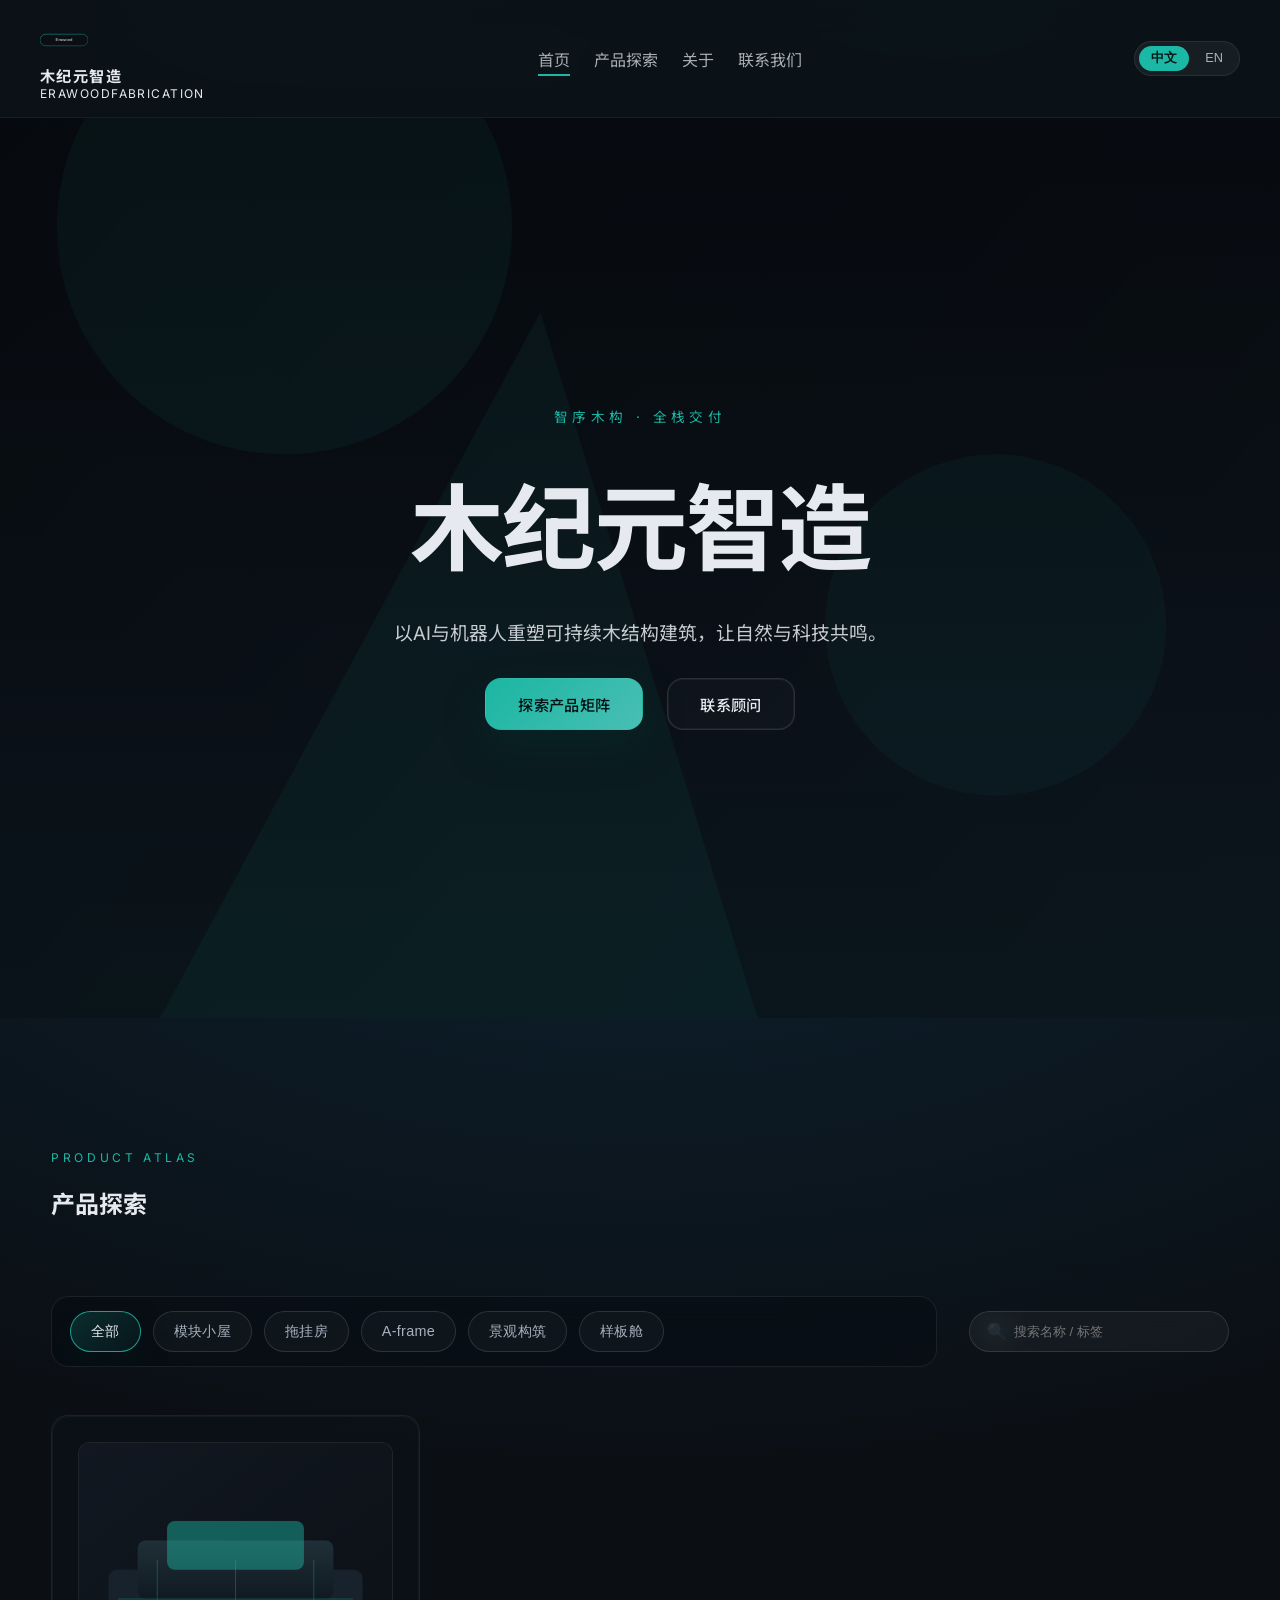
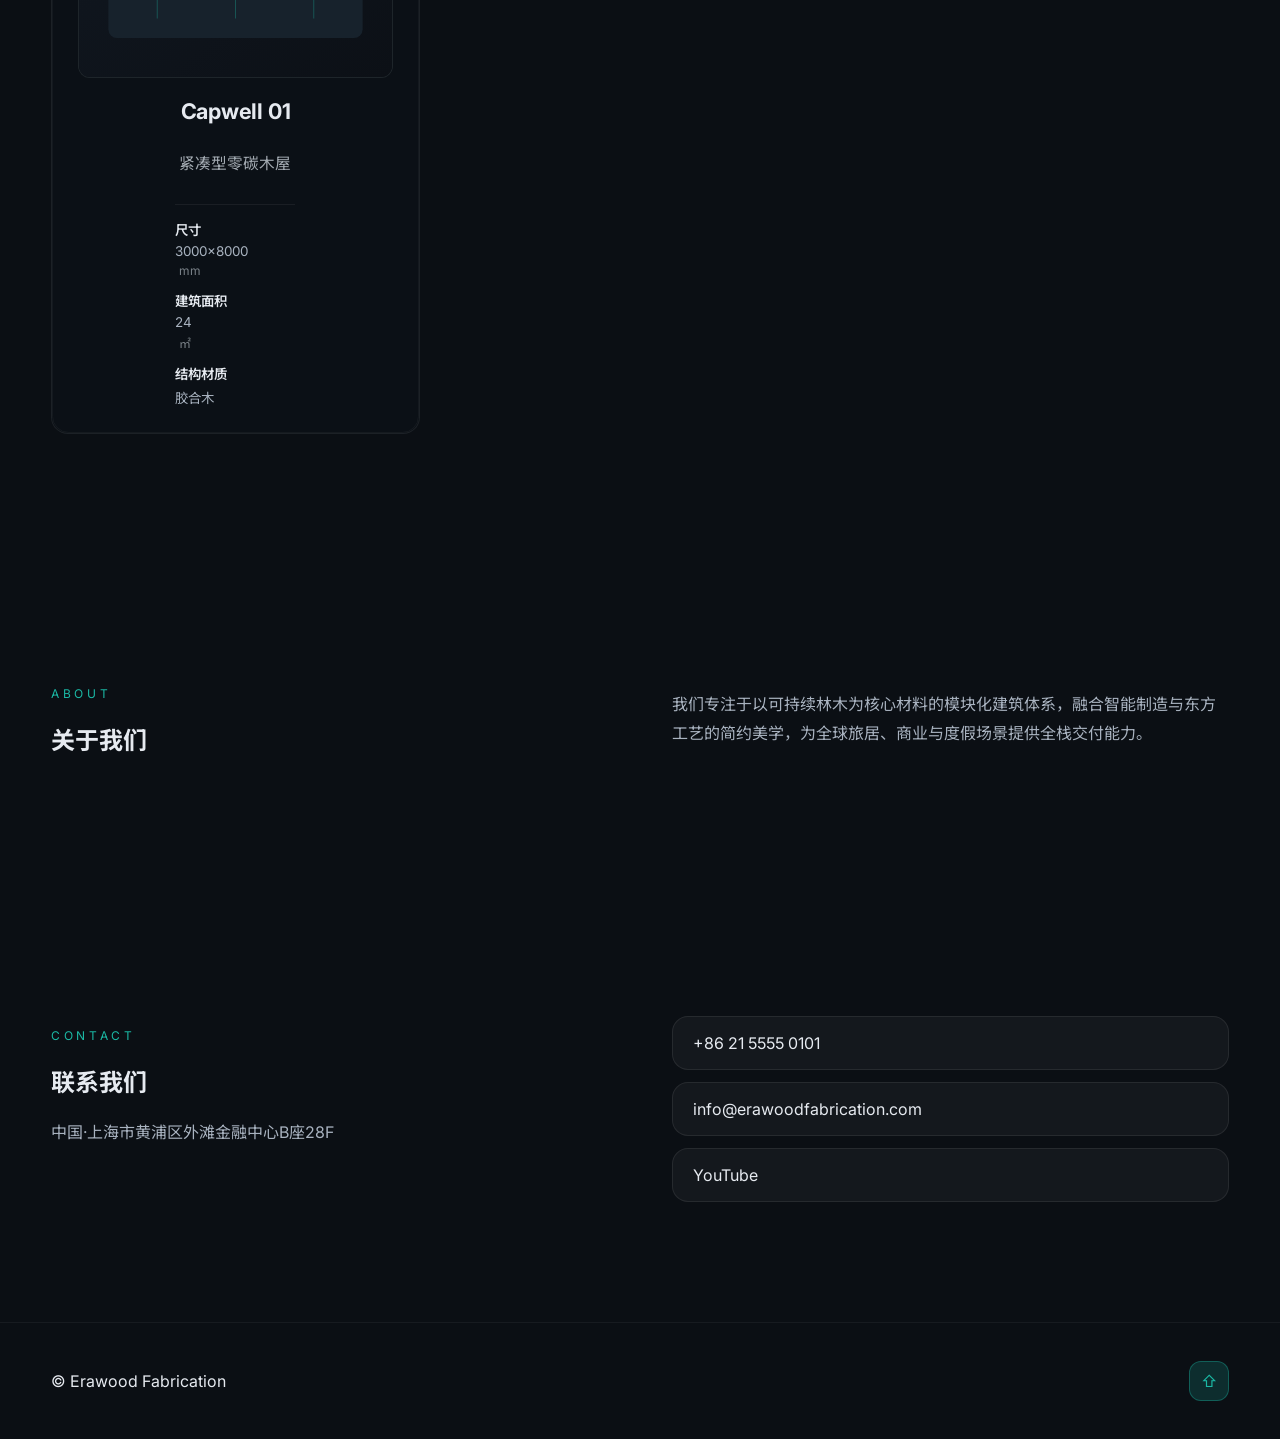
==== index.html @ 98b03593 "Replace image assets with SVG placeholders" ====
<!DOCTYPE html>
<html lang="zh-CN">
  <head>
    <meta charset="utf-8" />
    <meta name="viewport" content="width=device-width, initial-scale=1" />
    <title>木纪元智造 · Erawood Fabrication</title>
    <meta name="description" content="木纪元智造以智能木结构打造国际化高端建筑体验，提供模块化小屋、景观构筑及可持续旅居解决方案。" />
    <meta property="og:title" content="木纪元智造" />
    <meta property="og:description" content="Erawood Fabrication · 智能木结构与全球交付能力。" />
    <meta property="og:type" content="website" />
    <meta property="og:url" content="./index.html" />
    <meta property="og:image" content="./assets/hero/hero.svg" />
    <link rel="icon" type="image/svg+xml" href="assets/logo.svg" />
    <link rel="preconnect" href="https://fonts.googleapis.com" />
    <link rel="preconnect" href="https://fonts.gstatic.com" crossorigin />
    <link href="https://fonts.googleapis.com/css2?family=Inter:wght@300;400;500;600;700&family=Noto+Sans+SC:wght@300;400;500;700&display=swap" rel="stylesheet" />
    <link rel="stylesheet" href="css/styles.css" />
  </head>
  <body>
    <div id="app" data-theme-bg="#0B0F14">
      <header class="site-header" id="top">
        <div class="site-brand">
          <a href="#home" class="brand-link" aria-label="Erawood Fabrication">
            <img class="brand-logo" src="assets/logo.svg" alt="Erawood Fabrication" />
            <span class="brand-text">
              <strong class="brand-zh">木纪元智造</strong>
              <span class="brand-en">ErawoodFabrication</span>
            </span>
          </a>
        </div>
        <button class="nav-toggle" aria-expanded="false" aria-controls="primary-nav">
          <span class="sr-only">Toggle navigation</span>
          <span></span><span></span>
        </button>
        <nav id="primary-nav" class="primary-nav" aria-label="Primary">
          <ul>
            <li><a href="#home" data-i18n="nav.home">首页</a></li>
            <li><a href="#products" data-i18n="nav.products">产品探索</a></li>
            <li><a href="#about" data-i18n="nav.about">关于</a></li>
            <li><a href="#contact" data-i18n="nav.contact">联系我们</a></li>
          </ul>
        </nav>
        <div class="header-actions">
          <button class="lang-toggle" id="langToggle" aria-label="Switch language">
            <span data-lang="zh" class="active">中文</span>
            <span data-lang="en">EN</span>
          </button>
        </div>
      </header>
      <main>
        <section id="home" class="section hero" aria-labelledby="heroTitle">
          <div class="hero-media">
            <picture>
              <source media="(max-width: 767px)" srcset="assets/hero/hero-m.svg" type="image/svg+xml" />
              <img id="heroImage" src="assets/hero/hero.svg" alt="Erawood Fabrication" loading="lazy" />
            </picture>
            <div class="hero-overlay" aria-hidden="true"></div>
          </div>
          <div class="hero-content">
            <p class="hero-tag" data-i18n="hero.tag">智序木构 · 全栈交付</p>
            <h1 id="heroTitle" data-i18n="hero.title">木纪元智造</h1>
            <p class="hero-sub" data-i18n="hero.subtitle">以AI与机器人重塑可持续木结构建筑，让自然与科技共鸣。</p>
            <div class="hero-cta">
              <a class="button accent" href="#products" data-i18n="hero.cta">探索产品矩阵</a>
              <a class="button ghost" href="#contact" data-i18n="hero.secondary">联系顾问</a>
            </div>
          </div>
        </section>
        <section id="products" class="section products" aria-labelledby="productsTitle">
          <div class="container section-header">
            <div>
              <p class="eyebrow" data-i18n="products.eyebrow">Product Atlas</p>
              <h2 id="productsTitle" data-i18n="products.title">产品探索</h2>
            </div>
          </div>
          <div class="container products-toolbar" role="toolbar" aria-label="产品筛选">
            <div class="chip-bar" id="categoryChips" role="list"></div>
            <div class="search-box">
              <label class="sr-only" for="productSearch">Search products</label>
              <input type="search" id="productSearch" placeholder="搜索名称 / 标签" data-i18n-placeholder-zh="搜索名称 / 标签" data-i18n-placeholder-en="Search name / tag" />
            </div>
          </div>
          <div class="container">
            <div class="products-grid" id="productsGrid" aria-live="polite"></div>
          </div>
        </section>
        <section id="about" class="section about" aria-labelledby="aboutTitle">
          <div class="container">
            <div class="grid two">
              <div>
                <p class="eyebrow" data-i18n="about.eyebrow">About</p>
                <h2 id="aboutTitle" data-i18n="about.title">关于我们</h2>
              </div>
              <div>
                <p id="aboutContent" class="copy"></p>
              </div>
            </div>
          </div>
        </section>
        <section id="contact" class="section contact" aria-labelledby="contactTitle">
          <div class="container grid two">
            <div>
              <p class="eyebrow" data-i18n="contact.eyebrow">Contact</p>
              <h2 id="contactTitle" data-i18n="contact.title">联系我们</h2>
              <p class="copy" id="contactAddress"></p>
            </div>
            <div class="contact-list">
              <a id="contactPhone" href="tel:+861234567890" class="contact-item"></a>
              <a id="contactEmail" href="mailto:info@example.com" class="contact-item"></a>
              <a id="contactYoutube" href="#" class="contact-item" target="_blank" rel="noopener"></a>
            </div>
          </div>
        </section>
      </main>
      <footer class="site-footer">
        <div class="container">
          <p id="footerText">© Erawood Fabrication</p>
          <a class="top-button" href="#top" id="backToTop" aria-label="Back to top">⇧</a>
        </div>
      </footer>
    </div>

    <div id="loginModal" class="login-modal" role="dialog" aria-modal="true" aria-hidden="true">
      <div class="login-panel">
        <form id="loginForm">
          <label class="sr-only" for="adminPassword">Password</label>
          <input type="password" id="adminPassword" autocomplete="current-password" />
        </form>
      </div>
    </div>

    <div id="lightbox" class="lightbox" aria-hidden="true" role="dialog" aria-modal="true">
      <button class="lightbox-close" aria-label="Close">×</button>
      <div class="lightbox-track">
        <button class="lightbox-prev" aria-label="Previous">‹</button>
        <div class="lightbox-frame">
          <img src="" alt="" />
        </div>
        <button class="lightbox-next" aria-label="Next">›</button>
      </div>
    </div>

    <script type="module" src="js/store.js"></script>
    <script type="module" src="js/router.js"></script>
    <script type="module" src="js/gallery.js"></script>
    <script type="module">
      import { Store } from './js/store.js';
      import { initRouter } from './js/router.js';
      import { initGallery } from './js/gallery.js';

      const appEl = document.getElementById('app');
      const heroImage = document.getElementById('heroImage');
      const heroSource = document.querySelector('.hero-media source');
      const defaultHeroDesktop = heroImage.getAttribute('src');
      const defaultHeroMobile = heroSource?.getAttribute('srcset') || defaultHeroDesktop;
      const heroOverlay = document.querySelector('.hero-overlay');
      const brandZhEl = document.querySelector('.brand-zh');
      const brandEnEl = document.querySelector('.brand-en');
      const aboutContent = document.getElementById('aboutContent');
      const contactAddress = document.getElementById('contactAddress');
      const contactPhone = document.getElementById('contactPhone');
      const contactEmail = document.getElementById('contactEmail');
      const contactYoutube = document.getElementById('contactYoutube');
      const footerText = document.getElementById('footerText');
      const langToggle = document.getElementById('langToggle');
      const searchInput = document.getElementById('productSearch');
      const productsToolbar = document.querySelector('.products-toolbar');
      const navLinks = document.querySelectorAll('.primary-nav a');
      const heroMediaQuery = window.matchMedia('(max-width: 767px)');

      const langStrings = {
        zh: {
          hero: {
            tag: '智序木构 · 全栈交付',
            title: '木纪元智造',
            subtitle: '以AI与机器人重塑可持续木结构建筑，让自然与科技共鸣。',
            cta: '探索产品矩阵',
            secondary: '联系顾问'
          },
          nav: { home: '首页', products: '产品探索', about: '关于', contact: '联系我们' },
          products: { eyebrow: 'Product Atlas', title: '产品探索' },
          filters: { label: '产品筛选', all: '全部' },
          about: { eyebrow: 'About', title: '关于我们' },
          contact: { eyebrow: 'Contact', title: '联系我们' }
        },
        en: {
          hero: {
            tag: 'Orchestrated Timber · Full-stack Delivery',
            title: 'Erawood Fabrication',
            subtitle: 'AI-directed timber engineering for regenerative destinations across the globe.',
            cta: 'Discover Collection',
            secondary: 'Talk to us'
          },
          nav: { home: 'Home', products: 'Products', about: 'About', contact: 'Contact' },
          products: { eyebrow: 'Product Atlas', title: 'Product Exploration' },
          filters: { label: 'Product filters', all: 'All' },
          about: { eyebrow: 'About', title: 'About Us' },
          contact: { eyebrow: 'Contact', title: 'Contact Us' }
        }
      };

      function guessMime(path = '') {
        const ext = path.split('.').pop().toLowerCase();
        const mapping = {
          svg: 'image/svg+xml',
          png: 'image/png',
          jpg: 'image/jpeg',
          jpeg: 'image/jpeg',
          webp: 'image/webp',
          avif: 'image/avif'
        };
        return mapping[ext] || '';
      }

      function applyLanguageStrings(lang) {
        const strings = langStrings[lang];
        document.documentElement.lang = lang === 'zh' ? 'zh-CN' : 'en';
        document.querySelectorAll('[data-i18n]').forEach((node) => {
          const path = node.getAttribute('data-i18n').split('.');
          let value = strings;
          for (const key of path) {
            if (value && key in value) {
              value = value[key];
            }
          }
          if (typeof value === 'string') {
            node.textContent = value;
          }
        });
        document.querySelectorAll('[data-i18n-placeholder-zh]').forEach((input) => {
          input.placeholder = lang === 'zh' ? input.dataset.i18nPlaceholderZh : input.dataset.i18nPlaceholderEn;
        });
        if (productsToolbar) {
          productsToolbar.setAttribute('aria-label', strings.filters.label);
        }
        langToggle.querySelectorAll('span').forEach((span) => {
          span.classList.toggle('active', span.dataset.lang === lang);
        });
      }

      langToggle.addEventListener('click', () => {
        const next = Store.getLanguage() === 'zh' ? 'en' : 'zh';
        Store.setLanguage(next);
      });

      searchInput.addEventListener('input', (event) => {
        Store.setSearch(event.target.value.trim());
      });

      Store.on('languagechange', ({ detail }) => {
        applyLanguageStrings(detail);
        const { site } = Store.getState();
        if (site?.hero) {
          const alt = detail === 'zh' ? site.hero.alt?.zh : site.hero.alt?.en;
          heroImage.alt = alt || heroImage.alt;
        }
        initRouter.updateLabels(detail);
        initGallery.renderProducts();
      });

      Store.on('filterchange', ({ detail }) => {
        if (searchInput !== document.activeElement) {
          searchInput.value = detail.search || '';
        }
      });

      Store.on('datachange', () => {
        const { site } = Store.getState();
        if (!site) return;
        brandZhEl.textContent = site.brandZh;
        brandEnEl.textContent = site.brandEn;
        const heroMedia = site.hero || {};
        const heroDesktop = heroMedia.image || defaultHeroDesktop;
        const heroMobile = heroMedia.mobileImage || defaultHeroMobile;
        if (heroSource) {
          heroSource.srcset = heroMobile || '';
          const type = guessMime(heroMobile);
          if (type) {
            heroSource.type = type;
          } else {
            heroSource.removeAttribute('type');
          }
        }
        heroImage.src = heroMediaQuery.matches ? heroMobile : heroDesktop;
        const altText = Store.getLanguage() === 'zh' ? heroMedia.alt?.zh : heroMedia.alt?.en;
        heroImage.alt = altText || 'Erawood Fabrication hero';
        heroOverlay.style.setProperty('--hero-overlay', heroMedia.overlay ?? 0.35);
        appEl.style.setProperty('--accent', site.theme?.accent || '#1BB9A5');
        appEl.style.setProperty('--bg-base', site.theme?.bg || '#0B0F14');
        aboutContent.textContent = Store.getLanguage() === 'zh' ? site.about.zh : site.about.en;
        contactAddress.textContent = site.contact.address;
        contactPhone.textContent = site.contact.phone;
        contactPhone.href = `tel:${site.contact.phone.replace(/\s+/g, '')}`;
        contactEmail.textContent = site.contact.email;
        contactEmail.href = `mailto:${site.contact.email}`;
        contactYoutube.textContent = 'YouTube';
        contactYoutube.href = site.contact.social.youtube;
        footerText.textContent = site.footer;
        navLinks.forEach((link, index) => {
          if (site.nav[index]) {
            link.textContent = site.nav[index];
          }
        });
        initGallery.renderFilters();
        initGallery.renderProducts(true);
      });

      Store.load().then(() => {
        applyLanguageStrings(Store.getLanguage());
        initRouter.start();
        initGallery.mount();
        heroMediaQuery.addEventListener('change', () => {
          const { site } = Store.getState();
          if (!site) return;
          const heroDesktopNext = site.hero.image || defaultHeroDesktop;
          const heroMobileNext = site.hero.mobileImage || defaultHeroMobile;
          if (heroSource) {
            heroSource.srcset = heroMobileNext || '';
            const type = guessMime(heroMobileNext);
            if (type) {
              heroSource.type = type;
            } else {
              heroSource.removeAttribute('type');
            }
          }
          heroImage.src = heroMediaQuery.matches ? heroMobileNext : heroDesktopNext;
        });
      }).catch((error) => console.error('数据加载失败', error));
    </script>
    <script type="module" src="js/admin.js"></script>
  </body>
</html>
---- css/styles.css ----
:root {
  color-scheme: dark;
  --bg-base: #0b0f14;
  --bg-elevated: #111821;
  --text-primary: #e6eaf0;
  --text-secondary: #a8b2bf;
  --divider: #1c2530;
  --accent: #1bb9a5;
  --radius-lg: 16px;
  --transition: 220ms ease;
}

* {
  box-sizing: border-box;
}

html,
body {
  margin: 0;
  font-family: "Inter", "Noto Sans SC", system-ui, -apple-system, BlinkMacSystemFont, "Segoe UI", sans-serif;
  background: var(--bg-base);
  color: var(--text-primary);
  min-height: 100%;
}

body {
  background:
    radial-gradient(120% 140% at 82% -10%, rgba(27, 185, 165, 0.28), rgba(11, 15, 20, 0)) no-repeat,
    radial-gradient(80% 80% at 12% 0%, rgba(64, 112, 149, 0.22), rgba(11, 15, 20, 0)) no-repeat,
    var(--bg-base);
  background-attachment: fixed;
}

a {
  color: inherit;
  text-decoration: none;
}

a:hover,
a:focus {
  color: var(--accent);
}

img {
  max-width: 100%;
  display: block;
}

.container {
  width: min(1200px, 92vw);
  margin: 0 auto;
}

.section {
  padding: clamp(72px, 12vw, 120px) 0;
  position: relative;
}

.section-header {
  display: flex;
  align-items: flex-start;
  justify-content: space-between;
  gap: clamp(16px, 4vw, 32px);
  flex-wrap: wrap;
  margin-bottom: clamp(32px, 6vw, 56px);
}

.section-header > * {
  flex: 1;
  min-width: 220px;
}

.grid.two {
  display: grid;
  grid-template-columns: repeat(auto-fit, minmax(280px, 1fr));
  gap: clamp(32px, 6vw, 64px);
}

.hero {
  padding: clamp(120px, 18vh, 180px) clamp(24px, 6vw, 64px);
  min-height: 100vh;
  display: flex;
  position: relative;
  align-items: center;
  justify-content: center;
  overflow: hidden;
  text-align: center;
}

.hero-media {
  position: absolute;
  inset: 0;
}

.hero-media img {
  width: 100%;
  height: 100%;
  object-fit: cover;
  object-position: center;
}

.hero-overlay {
  position: absolute;
  inset: 0;
  background: linear-gradient(130deg, rgba(6, 9, 13, 0.92), rgba(11, 16, 20, 0.4));
  mix-blend-mode: multiply;
  opacity: var(--hero-overlay, 0.35);
}

.hero-content {
  position: relative;
  z-index: 2;
  width: min(720px, 92vw);
  display: grid;
  gap: clamp(18px, 3vw, 28px);
  justify-items: center;
}

.hero-tag {
  font-size: 0.85rem;
  letter-spacing: 0.32em;
  text-transform: uppercase;
  color: var(--accent);
  margin: 0;
}

.hero h1 {
  font-size: clamp(56px, 9vw, 94px);
  margin: 0;
  letter-spacing: -0.02em;
}

.hero-sub {
  max-width: 520px;
  color: rgba(230, 234, 240, 0.86);
  font-size: clamp(1.05rem, 2vw, 1.18rem);
  line-height: 1.7;
  margin: 0 auto;
}

.hero-cta {
  display: flex;
  gap: clamp(16px, 3vw, 24px);
  flex-wrap: wrap;
  justify-content: center;
}

.button {
  border-radius: var(--radius-lg);
  padding: 14px 32px;
  display: inline-flex;
  align-items: center;
  justify-content: center;
  border: 1px solid transparent;
  font-weight: 500;
  font-size: 0.95rem;
  letter-spacing: 0.02em;
  transition: background var(--transition), color var(--transition), border-color var(--transition), transform var(--transition), box-shadow var(--transition);
}

.button.accent {
  background: linear-gradient(135deg, rgba(27, 185, 165, 0.98), rgba(79, 209, 195, 0.9));
  color: #021013;
  box-shadow: 0 18px 38px rgba(6, 44, 39, 0.45);
}

.button.accent:hover,
.button.accent:focus {
  transform: translateY(-2px);
}

.button.ghost {
  border-color: rgba(255, 255, 255, 0.12);
  background: rgba(255, 255, 255, 0.02);
  color: var(--text-primary);
  box-shadow: inset 0 0 0 1px rgba(255, 255, 255, 0.05);
}

.button:focus-visible {
  outline: 2px solid var(--accent);
  outline-offset: 2px;
}

.site-header {
  position: sticky;
  top: 0;
  z-index: 50;
  background: rgba(11, 15, 20, 0.9);
  backdrop-filter: blur(14px);
  display: flex;
  align-items: center;
  justify-content: space-between;
  padding: 16px clamp(16px, 4vw, 40px);
  border-bottom: 1px solid rgba(255, 255, 255, 0.05);
}

.site-brand {
  display: flex;
  align-items: center;
  gap: 16px;
}

.brand-logo {
  width: 48px;
  height: 48px;
}

.brand-text {
  display: flex;
  flex-direction: column;
  font-size: 12px;
  letter-spacing: 0.12em;
  text-transform: uppercase;
}

.brand-zh {
  font-size: 0.95rem;
}

.primary-nav ul {
  display: flex;
  list-style: none;
  padding: 0;
  margin: 0;
  gap: 24px;
}

.primary-nav a {
  position: relative;
  padding-bottom: 6px;
  color: rgba(230, 234, 240, 0.72);
  transition: color var(--transition);
}

.primary-nav a::after {
  content: "";
  position: absolute;
  left: 0;
  bottom: 0;
  width: 100%;
  height: 2px;
  background: var(--accent);
  transform: scaleX(0);
  transform-origin: left;
  transition: transform var(--transition);
}

.primary-nav a:hover,
.primary-nav a:focus {
  color: var(--text-primary);
}

.primary-nav a:hover::after,
.primary-nav a:focus::after,
.primary-nav a.active::after {
  transform: scaleX(1);
}

.header-actions {
  display: flex;
  align-items: center;
  gap: 12px;
}

.lang-toggle {
  display: inline-flex;
  background: rgba(255, 255, 255, 0.05);
  border-radius: 99px;
  padding: 4px;
  border: 1px solid rgba(255, 255, 255, 0.08);
  gap: 4px;
}

.lang-toggle span {
  padding: 4px 12px;
  border-radius: 99px;
  font-size: 0.8rem;
  color: var(--text-secondary);
}

.lang-toggle span.active {
  background: var(--accent);
  color: #031818;
  font-weight: 600;
}

.nav-toggle {
  display: none;
  width: 48px;
  height: 48px;
  align-items: center;
  justify-content: center;
  border-radius: 12px;
  border: 1px solid rgba(255, 255, 255, 0.1);
  background: rgba(17, 24, 33, 0.9);
  flex-direction: column;
  gap: 6px;
}

.nav-toggle span {
  display: block;
  width: 22px;
  height: 2px;
  background: #fff;
  border-radius: 99px;
  transition: transform var(--transition), opacity var(--transition);
}

.products-grid {
  display: grid;
  gap: clamp(24px, 3vw, 36px);
  grid-template-columns: 1fr;
}

.products-grid .empty-state {
  grid-column: 1 / -1;
  text-align: center;
  padding: clamp(48px, 10vw, 72px);
  background: rgba(6, 12, 18, 0.6);
  border-radius: calc(var(--radius-lg) * 1.2);
  border: 1px solid rgba(255, 255, 255, 0.08);
  color: rgba(214, 222, 229, 0.78);
  font-size: 1rem;
}

@media (min-width: 640px) {
  .products-grid {
    grid-template-columns: repeat(2, minmax(0, 1fr));
  }
}

@media (min-width: 1024px) {
  .products-grid {
    grid-template-columns: repeat(3, minmax(0, 1fr));
  }
}

.products {
  position: relative;
  overflow: hidden;
}

.products::before {
  content: "";
  position: absolute;
  inset: -20% -20% 45% -20%;
  background: radial-gradient(70% 80% at 50% 0%, rgba(25, 143, 211, 0.24), rgba(11, 15, 20, 0));
  opacity: 0.6;
  pointer-events: none;
}

.products .container {
  position: relative;
  z-index: 1;
}

.products-toolbar {
  display: flex;
  align-items: center;
  justify-content: space-between;
  gap: clamp(16px, 4vw, 32px);
  flex-wrap: wrap;
  margin-bottom: clamp(32px, 6vw, 48px);
}

.chip-bar {
  display: flex;
  flex: 1;
  flex-wrap: wrap;
  gap: 12px;
  padding: 14px 18px;
  border-radius: calc(var(--radius-lg) * 1.1);
  border: 1px solid rgba(255, 255, 255, 0.08);
  background: rgba(6, 12, 18, 0.45);
  backdrop-filter: blur(18px);
  min-height: 58px;
  overflow-x: auto;
  scrollbar-width: thin;
}

.chip-bar::-webkit-scrollbar {
  height: 4px;
}

.chip-bar::-webkit-scrollbar-thumb {
  background: rgba(255, 255, 255, 0.15);
  border-radius: 99px;
}

.chip {
  border: 1px solid rgba(255, 255, 255, 0.12);
  background: rgba(255, 255, 255, 0.03);
  color: var(--text-secondary);
  padding: 10px 20px;
  border-radius: 999px;
  font-size: 0.9rem;
  letter-spacing: 0.02em;
  cursor: pointer;
  transition: color var(--transition), background var(--transition), border-color var(--transition), transform var(--transition);
  white-space: nowrap;
}

.chip:hover,
.chip:focus {
  border-color: rgba(27, 185, 165, 0.6);
  color: var(--text-primary);
}

.chip.active {
  color: var(--text-primary);
  border-color: rgba(27, 185, 165, 0.85);
  background: linear-gradient(135deg, rgba(27, 185, 165, 0.18), rgba(27, 185, 165, 0.05));
  box-shadow: 0 12px 28px rgba(2, 26, 24, 0.35);
}

.chip:focus-visible {
  outline: 2px solid var(--accent);
  outline-offset: 2px;
}

.products-toolbar .search-box {
  flex-shrink: 0;
}

.product-card {
  background: rgba(12, 18, 24, 0.68);
  border: 1px solid rgba(255, 255, 255, 0.07);
  border-radius: calc(var(--radius-lg) * 1.05);
  padding: clamp(18px, 2.6vw, 26px);
  display: flex;
  flex-direction: column;
  gap: clamp(14px, 2.8vw, 20px);
  position: relative;
  overflow: hidden;
  backdrop-filter: blur(12px);
  transition: transform var(--transition), border-color var(--transition), box-shadow var(--transition);
  cursor: pointer;
}

.product-card::after {
  content: "";
  position: absolute;
  inset: 0;
  border-radius: inherit;
  border: 1px solid rgba(255, 255, 255, 0.04);
  pointer-events: none;
  transition: border-color var(--transition), opacity var(--transition);
}

.product-card:hover,
.product-card:focus-within {
  transform: translateY(-4px);
  border-color: rgba(27, 185, 165, 0.5);
  box-shadow: 0 18px 48px rgba(2, 18, 26, 0.42);
}

.product-card:hover::after,
.product-card:focus-within::after {
  border-color: rgba(27, 185, 165, 0.7);
  opacity: 1;
}

.product-thumb {
  position: relative;
  width: 100%;
  aspect-ratio: 4 / 3;
  border-radius: calc(var(--radius-lg) * 0.75);
  overflow: hidden;
  background: rgba(14, 22, 28, 0.6);
  border: 1px solid rgba(255, 255, 255, 0.08);
}

.product-thumb img {
  position: absolute;
  inset: 0;
  width: 100%;
  height: 100%;
  object-fit: cover;
  opacity: 0;
  transform: scale(1.02);
  transition: opacity 320ms ease, transform 640ms ease;
}

.product-card.loaded .product-thumb img {
  opacity: 1;
  transform: scale(1);
}

.product-meta {
  display: flex;
  flex-direction: column;
  gap: 12px;
  align-items: center;
  text-align: center;
}

.product-meta h3 {
  margin: 0;
  font-size: clamp(1.15rem, 2vw, 1.35rem);
  letter-spacing: -0.01em;
}

.product-intro {
  color: rgba(214, 222, 229, 0.75);
  font-size: 0.98rem;
  line-height: 1.6;
}

.product-params {
  display: grid;
  grid-template-columns: repeat(auto-fit, minmax(120px, 1fr));
  gap: 12px;
  font-size: 0.84rem;
  color: var(--text-secondary);
  padding-top: 14px;
  border-top: 1px solid rgba(255, 255, 255, 0.06);
  text-align: left;
}

.product-params span {
  display: flex;
  flex-direction: column;
  gap: 4px;
}

.product-params span strong {
  color: var(--text-primary);
  font-weight: 600;
}

.product-params span small {
  font-size: 0.75rem;
  color: rgba(214, 222, 229, 0.55);
  margin-left: 4px;
}

.skeleton::before {
  content: "";
  position: absolute;
  inset: 0;
  background: linear-gradient(120deg, rgba(255, 255, 255, 0.05), rgba(255, 255, 255, 0.02));
  animation: shimmer 1.6s infinite;
}

@keyframes shimmer {
  0% {
    transform: translateX(-100%);
  }
  100% {
    transform: translateX(100%);
  }
}

.eyebrow {
  font-size: 0.75rem;
  letter-spacing: 0.3em;
  text-transform: uppercase;
  color: var(--accent);
}

.copy {
  color: var(--text-secondary);
  line-height: 1.8;
}

.contact-list {
  display: grid;
  gap: 12px;
}

.contact-item {
  padding: 16px 20px;
  border-radius: var(--radius-lg);
  border: 1px solid rgba(255, 255, 255, 0.08);
  background: rgba(255, 255, 255, 0.04);
}

.site-footer {
  border-top: 1px solid rgba(255, 255, 255, 0.05);
  padding: 32px 0;
}

.site-footer .container {
  display: flex;
  align-items: center;
  justify-content: space-between;
  gap: 16px;
}

.top-button {
  width: 40px;
  height: 40px;
  display: grid;
  place-items: center;
  border-radius: 12px;
  background: rgba(27, 185, 165, 0.18);
  color: var(--accent);
  border: 1px solid rgba(27, 185, 165, 0.35);
  opacity: 0;
  pointer-events: none;
  transition: opacity var(--transition), transform var(--transition);
}

.top-button.visible {
  opacity: 1;
  pointer-events: auto;
}

.lightbox {
  position: fixed;
  inset: 0;
  background: rgba(7, 9, 12, 0.88);
  display: flex;
  align-items: center;
  justify-content: center;
  z-index: 200;
  opacity: 0;
  pointer-events: none;
  transition: opacity var(--transition);
}

.lightbox.open {
  opacity: 1;
  pointer-events: auto;
}

.lightbox-track {
  display: flex;
  align-items: center;
  gap: 16px;
}

.lightbox-frame {
  width: min(80vw, 920px);
  height: min(70vh, 620px);
  border-radius: var(--radius-lg);
  overflow: hidden;
  border: 1px solid rgba(255, 255, 255, 0.1);
  background: rgba(0, 0, 0, 0.4);
  display: grid;
  place-items: center;
}

.lightbox-frame img {
  max-width: 100%;
  max-height: 100%;
}

.lightbox-close,
.lightbox-prev,
.lightbox-next {
  background: rgba(17, 24, 33, 0.8);
  border: 1px solid rgba(255, 255, 255, 0.1);
  color: #fff;
  border-radius: 999px;
  width: 44px;
  height: 44px;
  display: grid;
  place-items: center;
}

.lightbox-close {
  position: absolute;
  top: clamp(24px, 4vw, 40px);
  right: clamp(24px, 4vw, 40px);
}

.search-box {
  position: relative;
}

.search-box::before {
  content: '\1F50D';
  position: absolute;
  left: 18px;
  top: 50%;
  transform: translateY(-50%);
  font-size: 1rem;
  color: rgba(168, 178, 191, 0.6);
  pointer-events: none;
}

.search-box input {
  background: rgba(255, 255, 255, 0.04);
  border: 1px solid rgba(255, 255, 255, 0.12);
  border-radius: 999px;
  padding: 12px 20px 12px 44px;
  color: var(--text-primary);
  min-width: 260px;
  backdrop-filter: blur(14px);
  transition: border-color var(--transition), box-shadow var(--transition);
}

.search-box input:focus {
  border-color: rgba(27, 185, 165, 0.8);
  box-shadow: 0 0 0 4px rgba(27, 185, 165, 0.15);
  outline: none;
}

.login-modal {
  position: fixed;
  inset: 0;
  background: rgba(5, 7, 9, 0.85);
  display: grid;
  place-items: center;
  opacity: 0;
  pointer-events: none;
  transition: opacity var(--transition);
  z-index: 300;
}

.login-modal[aria-hidden="false"] {
  opacity: 1;
  pointer-events: auto;
}

.login-panel {
  background: rgba(17, 24, 33, 0.95);
  border-radius: var(--radius-lg);
  border: 1px solid rgba(255, 255, 255, 0.08);
  padding: 32px;
}

.login-panel input {
  width: 260px;
  padding: 12px 18px;
  border-radius: 12px;
  border: 1px solid rgba(255, 255, 255, 0.15);
  background: rgba(255, 255, 255, 0.05);
  color: var(--text-primary);
}

.login-panel input.error {
  border-color: #ff6b6b;
  animation: shake 260ms ease;
}

@keyframes shake {
  0% {
    transform: translateX(0);
  }
  25% {
    transform: translateX(-6px);
  }
  50% {
    transform: translateX(6px);
  }
  75% {
    transform: translateX(-4px);
  }
  100% {
    transform: translateX(0);
  }
}

.sr-only {
  position: absolute;
  width: 1px;
  height: 1px;
  padding: 0;
  margin: -1px;
  overflow: hidden;
  clip: rect(0, 0, 0, 0);
  white-space: nowrap;
  border: 0;
}

/* Admin */
.admin-body {
  background: radial-gradient(circle at top, rgba(27, 185, 165, 0.08), transparent 40%), var(--bg-base);
}

.admin-app {
  display: grid;
  grid-template-columns: 280px 1fr;
  min-height: 100vh;
}

.admin-sidebar {
  border-right: 1px solid rgba(255, 255, 255, 0.08);
  padding: 32px 24px;
  background: rgba(11, 15, 20, 0.95);
  display: grid;
  gap: 32px;
}

.admin-brand {
  display: flex;
  align-items: center;
  gap: 16px;
}

.admin-brand img {
  width: 56px;
  height: 56px;
}

.admin-brand-zh {
  font-size: 1.1rem;
  font-weight: 600;
}

.admin-brand-en {
  font-size: 0.75rem;
  text-transform: uppercase;
  letter-spacing: 0.2em;
  color: var(--text-secondary);
}

.admin-nav {
  display: grid;
  gap: 12px;
}

.admin-nav button {
  padding: 12px 18px;
  border-radius: 12px;
  border: 1px solid rgba(255, 255, 255, 0.08);
  background: rgba(255, 255, 255, 0.04);
  color: var(--text-secondary);
  text-align: left;
}

.admin-nav button.active {
  color: var(--accent);
  border-color: rgba(27, 185, 165, 0.4);
  background: rgba(27, 185, 165, 0.08);
}

.admin-main {
  padding: 40px clamp(32px, 6vw, 72px);
}

.admin-section {
  display: grid;
  gap: 24px;
}

.admin-section header {
  display: flex;
  justify-content: space-between;
  align-items: center;
  gap: 16px;
}

.admin-section header h1 {
  margin: 0;
  font-size: 1.6rem;
}

.sortable-list {
  list-style: none;
  margin: 0;
  padding: 0;
  display: grid;
  gap: 12px;
}

.sortable-item {
  background: rgba(255, 255, 255, 0.04);
  border-radius: var(--radius-lg);
  padding: 18px;
  display: flex;
  justify-content: space-between;
  align-items: center;
  gap: 16px;
  border: 1px solid rgba(255, 255, 255, 0.05);
}

.sortable-item input {
  flex: 1;
  background: transparent;
  border: none;
  color: var(--text-primary);
  font-size: 1rem;
}

.sortable-actions {
  display: flex;
  gap: 8px;
}

.icon-btn {
  width: 36px;
  height: 36px;
  border-radius: 10px;
  border: 1px solid rgba(255, 255, 255, 0.1);
  background: rgba(255, 255, 255, 0.05);
  color: var(--text-secondary);
}

.admin-table {
  width: 100%;
  border-collapse: collapse;
  background: rgba(17, 24, 33, 0.8);
  border-radius: var(--radius-lg);
  overflow: hidden;
}

.admin-table th,
.admin-table td {
  padding: 16px;
  border-bottom: 1px solid rgba(255, 255, 255, 0.06);
  text-align: left;
}

.admin-table tbody tr:last-child td {
  border-bottom: none;
}

.admin-table input,
.admin-table select {
  width: 100%;
  background: rgba(255, 255, 255, 0.05);
  border: 1px solid rgba(255, 255, 255, 0.1);
  border-radius: 10px;
  color: var(--text-primary);
  padding: 8px 12px;
}

.products-admin-layout {
  display: grid;
  grid-template-columns: minmax(220px, 280px) 1fr;
  gap: 24px;
}

.product-editor {
  background: rgba(17, 24, 33, 0.85);
  border-radius: var(--radius-lg);
  border: 1px solid rgba(255, 255, 255, 0.08);
  padding: 24px;
  display: grid;
  gap: 16px;
}

.product-editor label {
  display: block;
  margin-bottom: 6px;
  color: var(--text-secondary);
}

.product-editor input,
.product-editor textarea,
.product-editor select {
  width: 100%;
  padding: 10px 14px;
  border-radius: 12px;
  border: 1px solid rgba(255, 255, 255, 0.1);
  background: rgba(255, 255, 255, 0.04);
  color: var(--text-primary);
}

.tag-input {
  display: flex;
  gap: 8px;
  flex-wrap: wrap;
}

.tag-input span {
  padding: 4px 10px;
  border-radius: 10px;
  background: rgba(27, 185, 165, 0.12);
}

.param-grid {
  display: grid;
  gap: 12px;
}

.param-grid .param-item {
  display: grid;
  gap: 8px;
}

.images-editor {
  display: grid;
  gap: 12px;
}

.image-item {
  display: flex;
  align-items: center;
  gap: 12px;
}

.image-item input {
  flex: 1;
}

.image-item button {
  border-radius: 10px;
  background: rgba(255, 255, 255, 0.05);
  border: 1px solid rgba(255, 255, 255, 0.1);
  color: var(--text-secondary);
  padding: 8px 12px;
}

.data-panel {
  display: grid;
  grid-template-columns: repeat(auto-fit, minmax(260px, 1fr));
  gap: 24px;
  background: rgba(17, 24, 33, 0.8);
  border-radius: var(--radius-lg);
  border: 1px solid rgba(255, 255, 255, 0.06);
  padding: 24px;
}

.form-grid {
  display: grid;
  gap: 24px;
  grid-template-columns: repeat(auto-fit, minmax(260px, 1fr));
}

.form-field textarea {
  min-height: 120px;
}

.form-row {
  display: grid;
  grid-template-columns: repeat(auto-fit, minmax(120px, 1fr));
  gap: 16px;
}

.slider-output {
  font-size: 0.85rem;
  color: var(--text-secondary);
}

/* Responsive */
@media (max-width: 960px) {
  .primary-nav {
    position: fixed;
    inset: 0 0 0 40%;
    background: rgba(11, 15, 20, 0.96);
    transform: translateX(100%);
    transition: transform var(--transition);
    display: grid;
    align-content: center;
  }

  .primary-nav.open {
    transform: translateX(0);
  }

  .primary-nav ul {
    flex-direction: column;
    gap: 32px;
    padding-left: 32px;
  }

  .nav-toggle {
    display: inline-flex;
  }

  .admin-app {
    grid-template-columns: 1fr;
  }

  .admin-sidebar {
    position: sticky;
    top: 0;
    z-index: 10;
    grid-template-columns: 1fr;
    grid-template-rows: auto auto;
    grid-auto-flow: row;
    border-right: none;
    border-bottom: 1px solid rgba(255, 255, 255, 0.1);
  }

  .admin-nav {
    grid-template-columns: repeat(auto-fit, minmax(140px, 1fr));
  }

  .products-admin-layout {
    grid-template-columns: 1fr;
  }

  .products-toolbar {
    flex-direction: column;
    align-items: stretch;
  }

  .products-toolbar .search-box,
  .products-toolbar .search-box input {
    width: 100%;
  }
}

@media (max-width: 640px) {
  .section {
    padding: 64px 0;
  }

  .hero {
    padding: 120px 20px;
  }

  .hero-content {
    width: min(520px, 100%);
  }

  .hero-cta {
    flex-direction: column;
    align-items: center;
    width: 100%;
  }

  .hero-cta .button {
    width: min(260px, 100%);
  }

  .chip-bar {
    flex-wrap: nowrap;
    overflow-x: auto;
  }

  .site-footer .container {
    flex-direction: column;
    align-items: flex-start;
  }

  .primary-nav {
    inset: 0 0 0 20%;
  }

}
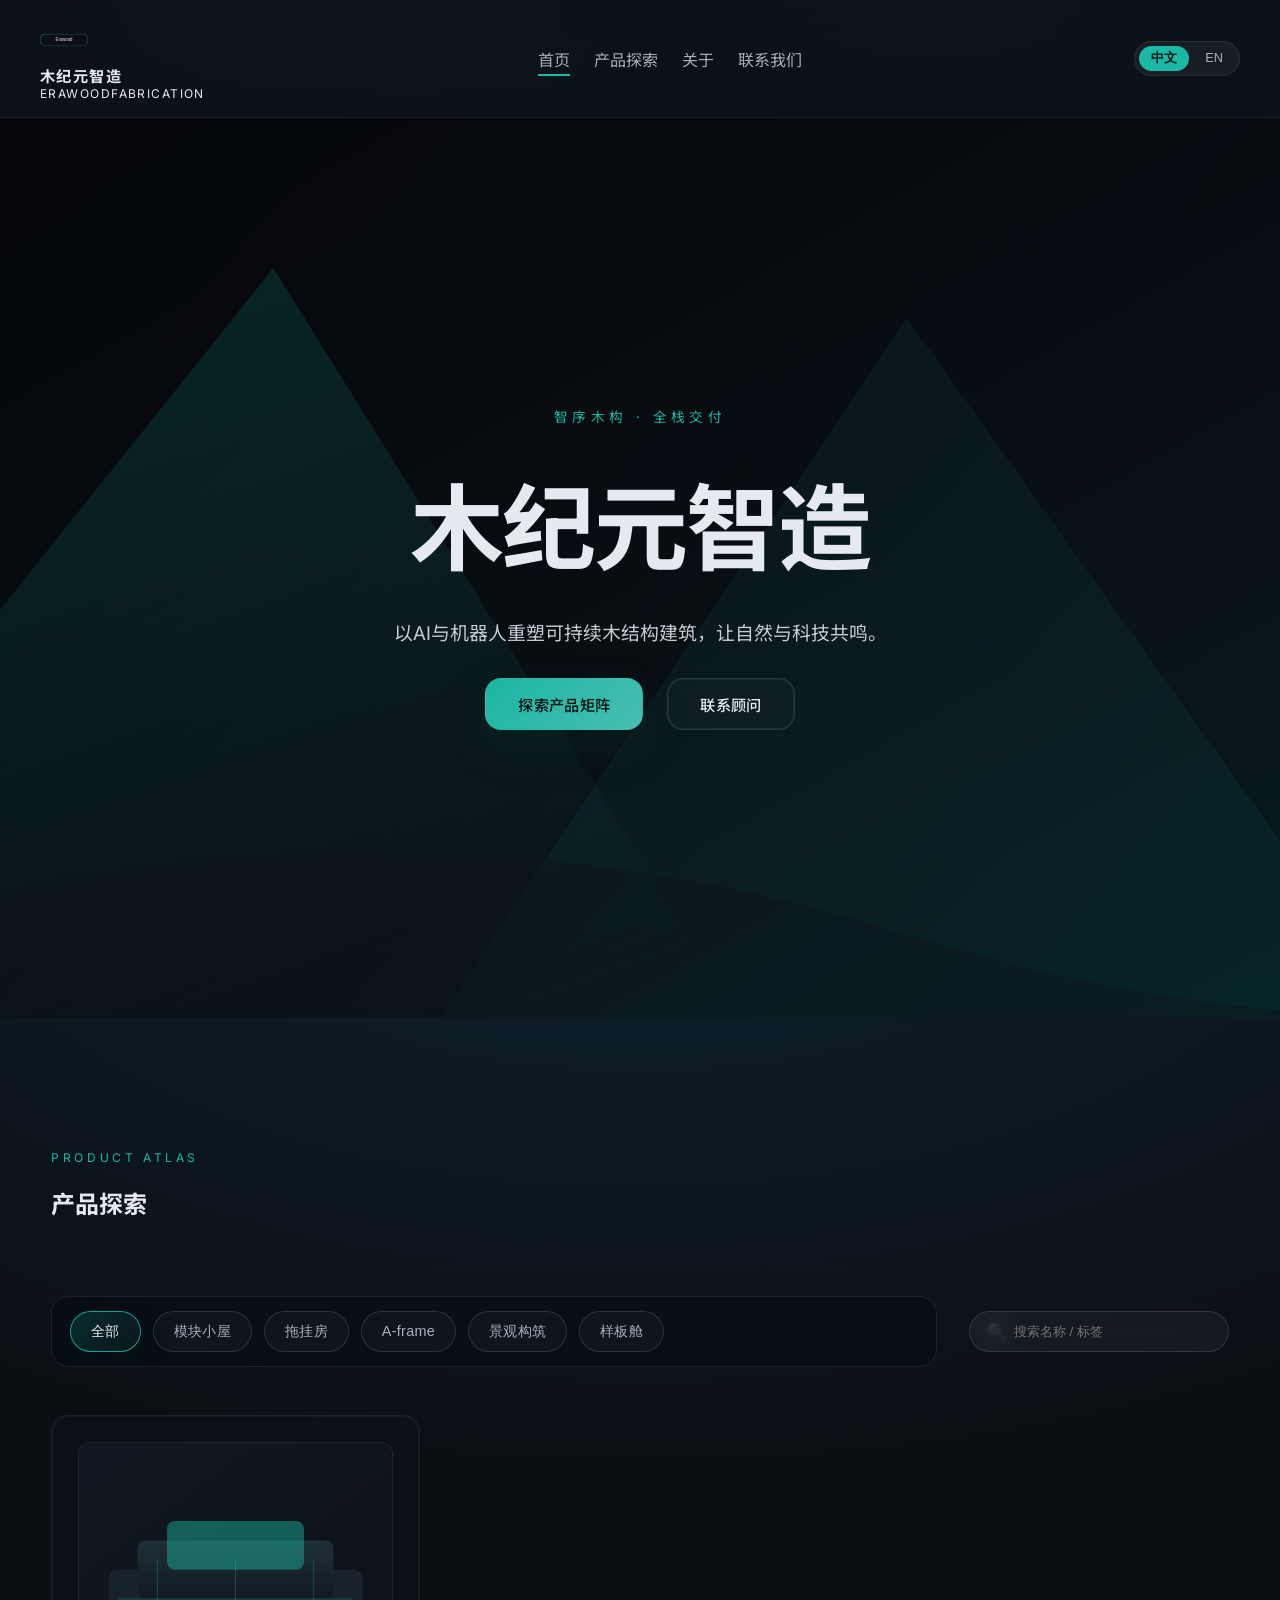
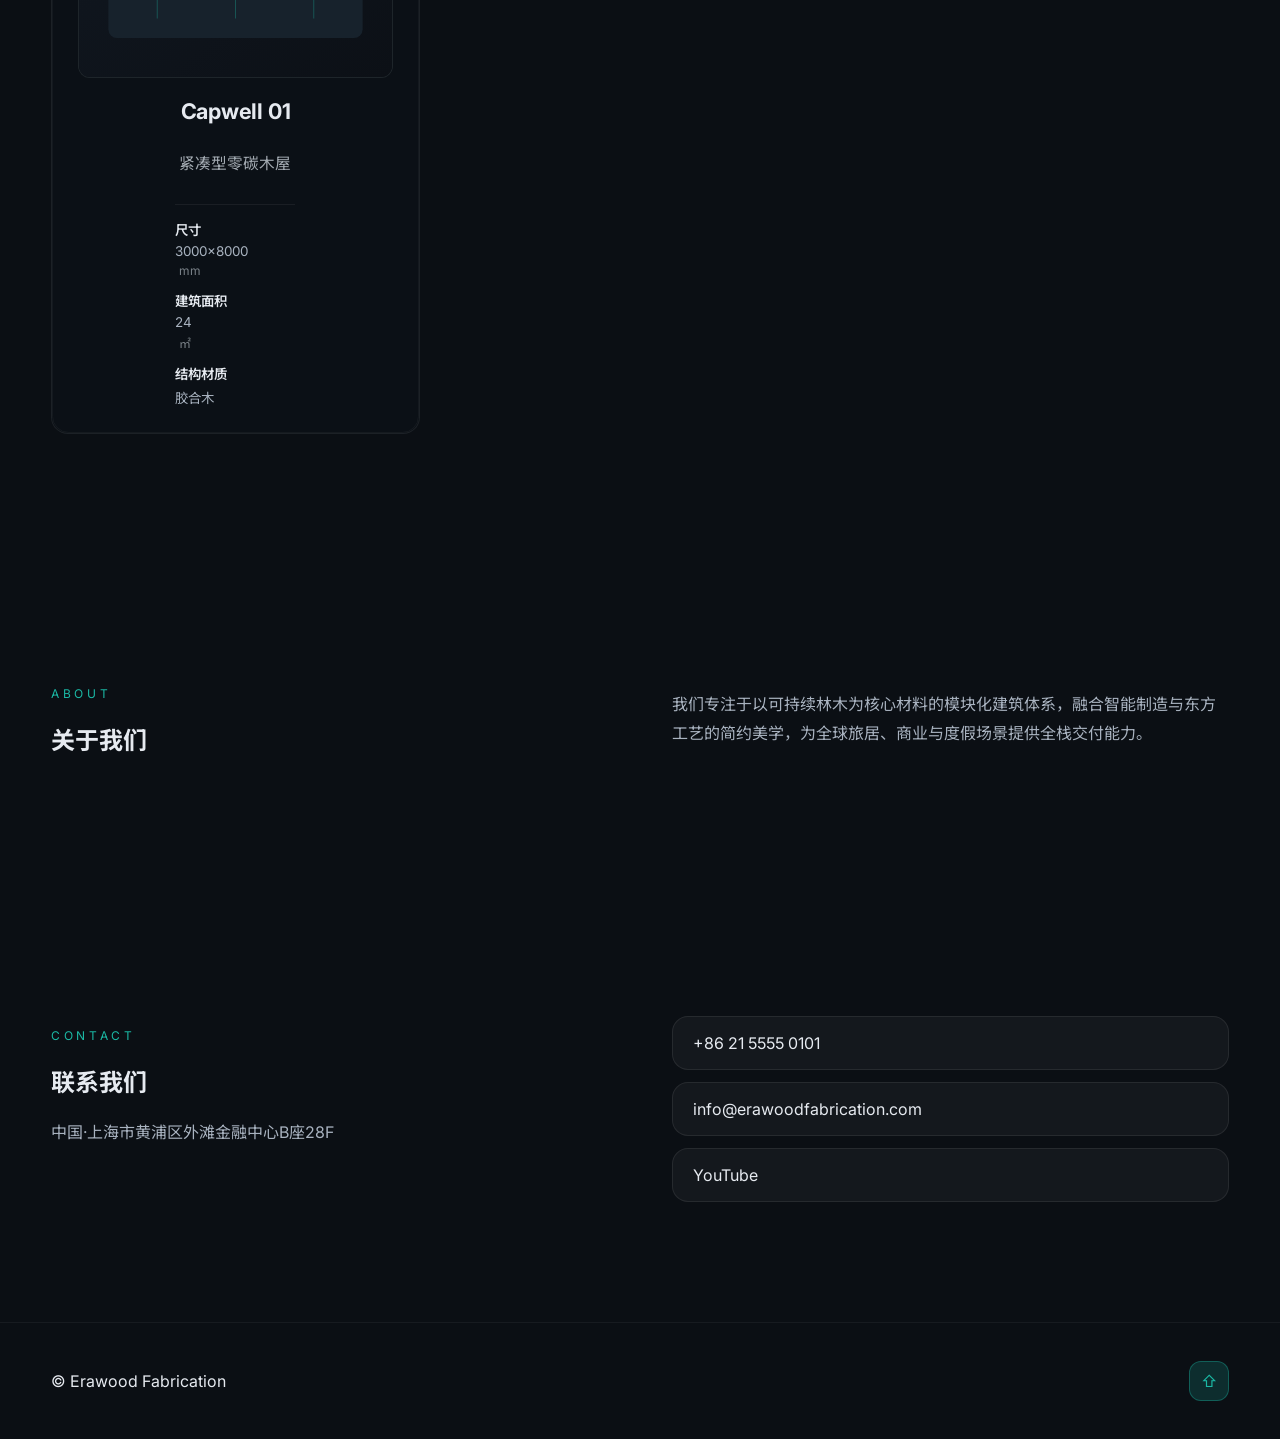
==== commit 41980e2b: "Allow uploading custom logo and brighten save hover" ====
--- a/index.html
+++ b/index.html
@@ -154,6 +154,9 @@
       const defaultHeroDesktop = heroImage.getAttribute('src');
       const defaultHeroMobile = heroSource?.getAttribute('srcset') || defaultHeroDesktop;
       const heroOverlay = document.querySelector('.hero-overlay');
+      const brandLogoEl = document.querySelector('.brand-logo');
+      const brandLink = document.querySelector('.brand-link');
+      const defaultLogo = brandLogoEl?.getAttribute('src') || 'assets/logo.svg';
       const brandZhEl = document.querySelector('.brand-zh');
       const brandEnEl = document.querySelector('.brand-en');
       const aboutContent = document.getElementById('aboutContent');
@@ -212,6 +215,18 @@
         return mapping[ext] || '';
       }
 
+      function updateBranding(site, lang) {
+        if (!site) return;
+        const label = lang === 'zh' ? site.brandZh : site.brandEn || site.brandZh || 'Erawood Fabrication';
+        if (brandLogoEl) {
+          brandLogoEl.src = site.logo || defaultLogo;
+          brandLogoEl.alt = label;
+        }
+        if (brandLink) {
+          brandLink.setAttribute('aria-label', label);
+        }
+      }
+
       function applyLanguageStrings(lang) {
         const strings = langStrings[lang];
         document.documentElement.lang = lang === 'zh' ? 'zh-CN' : 'en';
@@ -254,6 +269,7 @@
           const alt = detail === 'zh' ? site.hero.alt?.zh : site.hero.alt?.en;
           heroImage.alt = alt || heroImage.alt;
         }
+        updateBranding(site, detail);
         initRouter.updateLabels(detail);
         initGallery.renderProducts();
       });
@@ -269,6 +285,7 @@
         if (!site) return;
         brandZhEl.textContent = site.brandZh;
         brandEnEl.textContent = site.brandEn;
+        updateBranding(site, Store.getLanguage());
         const heroMedia = site.hero || {};
         const heroDesktop = heroMedia.image || defaultHeroDesktop;
         const heroMobile = heroMedia.mobileImage || defaultHeroMobile;
@@ -307,6 +324,8 @@
 
       Store.load().then(() => {
         applyLanguageStrings(Store.getLanguage());
+        const { site } = Store.getState();
+        updateBranding(site, Store.getLanguage());
         initRouter.start();
         initGallery.mount();
         heroMediaQuery.addEventListener('change', () => {
--- a/css/styles.css
+++ b/css/styles.css
@@ -8,6 +8,7 @@
   --accent: #1bb9a5;
   --radius-lg: 16px;
   --transition: 220ms ease;
+  --vh: 1vh;
 }
 
 * {
@@ -29,6 +30,7 @@
     radial-gradient(80% 80% at 12% 0%, rgba(64, 112, 149, 0.22), rgba(11, 15, 20, 0)) no-repeat,
     var(--bg-base);
   background-attachment: fixed;
+  overflow-x: hidden;
 }
 
 a {
@@ -78,7 +80,7 @@
 
 .hero {
   padding: clamp(120px, 18vh, 180px) clamp(24px, 6vw, 64px);
-  min-height: 100vh;
+  min-height: calc(var(--vh, 1vh) * 100);
   display: flex;
   position: relative;
   align-items: center;
@@ -155,7 +157,7 @@
   font-weight: 500;
   font-size: 0.95rem;
   letter-spacing: 0.02em;
-  transition: background var(--transition), color var(--transition), border-color var(--transition), transform var(--transition), box-shadow var(--transition);
+  transition: background var(--transition), color var(--transition), border-color var(--transition), transform var(--transition), box-shadow var(--transition), filter var(--transition);
 }
 
 .button.accent {
@@ -165,8 +167,10 @@
 }
 
 .button.accent:hover,
-.button.accent:focus {
+.button.accent:focus-visible {
   transform: translateY(-2px);
+  box-shadow: 0 22px 46px rgba(11, 52, 47, 0.55);
+  filter: brightness(1.08);
 }
 
 .button.ghost {
@@ -174,6 +178,15 @@
   background: rgba(255, 255, 255, 0.02);
   color: var(--text-primary);
   box-shadow: inset 0 0 0 1px rgba(255, 255, 255, 0.05);
+}
+
+.button.ghost:hover,
+.button.ghost:focus-visible {
+  border-color: rgba(27, 185, 165, 0.8);
+  background: rgba(27, 185, 165, 0.16);
+  box-shadow:
+    inset 0 0 0 1px rgba(27, 185, 165, 0.6),
+    0 16px 36px rgba(27, 185, 165, 0.24);
 }
 
 .button:focus-visible {
@@ -203,6 +216,8 @@
 .brand-logo {
   width: 48px;
   height: 48px;
+  object-fit: contain;
+  background: transparent;
 }
 
 .brand-text {
@@ -767,21 +782,52 @@
 
 /* Admin */
 .admin-body {
-  background: radial-gradient(circle at top, rgba(27, 185, 165, 0.08), transparent 40%), var(--bg-base);
-}
-
-.admin-app {
-  display: grid;
-  grid-template-columns: 280px 1fr;
+  background: radial-gradient(circle at top, rgba(27, 185, 165, 0.1), transparent 45%), var(--bg-base);
+  color: var(--text-primary);
+}
+
+.admin-shell {
   min-height: 100vh;
-}
-
-.admin-sidebar {
-  border-right: 1px solid rgba(255, 255, 255, 0.08);
-  padding: 32px 24px;
-  background: rgba(11, 15, 20, 0.95);
-  display: grid;
+  display: flex;
+  flex-direction: column;
   gap: 32px;
+  background: linear-gradient(180deg, rgba(27, 185, 165, 0.08), transparent 35%) no-repeat;
+}
+
+.admin-header {
+  position: sticky;
+  top: 0;
+  z-index: 10;
+  display: flex;
+  flex-direction: column;
+  gap: 24px;
+  padding: clamp(24px, 5vw, 48px) clamp(24px, 6vw, 80px) 18px;
+  background: rgba(11, 15, 20, 0.9);
+  backdrop-filter: blur(18px);
+  border-bottom: 1px solid rgba(255, 255, 255, 0.08);
+}
+
+.admin-save-banner {
+  align-self: flex-start;
+  padding: 10px 18px;
+  border-radius: 999px;
+  background: rgba(27, 185, 165, 0.16);
+  color: var(--text-primary);
+  font-size: 0.85rem;
+  letter-spacing: 0.02em;
+  opacity: 0;
+  transform: translateY(-8px);
+  pointer-events: none;
+  transition: opacity 220ms ease, transform 220ms ease;
+}
+
+.admin-save-banner[data-state='visible'] {
+  opacity: 1;
+  transform: translateY(0);
+}
+
+.admin-save-banner[data-variant='error'] {
+  background: rgba(244, 96, 84, 0.24);
 }
 
 .admin-brand {
@@ -791,8 +837,18 @@
 }
 
 .admin-brand img {
-  width: 56px;
-  height: 56px;
+  width: 52px;
+  height: 52px;
+  border-radius: 14px;
+  background: transparent;
+  padding: 0;
+  object-fit: contain;
+}
+
+.admin-branding {
+  display: flex;
+  flex-direction: column;
+  gap: 4px;
 }
 
 .admin-brand-zh {
@@ -801,51 +857,135 @@
 }
 
 .admin-brand-en {
-  font-size: 0.75rem;
+  font-size: 0.72rem;
   text-transform: uppercase;
-  letter-spacing: 0.2em;
+  letter-spacing: 0.22em;
   color: var(--text-secondary);
 }
 
 .admin-nav {
-  display: grid;
-  gap: 12px;
+  display: flex;
+  flex-wrap: wrap;
+  gap: 16px;
 }
 
 .admin-nav button {
-  padding: 12px 18px;
-  border-radius: 12px;
+  display: flex;
+  flex-direction: column;
+  gap: 4px;
+  padding: 14px 18px;
+  min-width: 150px;
+  border-radius: 16px;
   border: 1px solid rgba(255, 255, 255, 0.08);
   background: rgba(255, 255, 255, 0.04);
   color: var(--text-secondary);
   text-align: left;
+  transition: border-color var(--transition), background var(--transition), color var(--transition), transform var(--transition);
+}
+
+.admin-nav button strong {
+  font-size: 1rem;
+  font-weight: 600;
+  color: var(--text-primary);
+}
+
+.admin-nav button span {
+  font-size: 0.75rem;
+  letter-spacing: 0.04em;
+}
+
+.admin-nav button:hover,
+.admin-nav button:focus-visible {
+  border-color: rgba(27, 185, 165, 0.5);
+  color: var(--accent);
+  transform: translateY(-1px);
 }
 
 .admin-nav button.active {
+  border-color: rgba(27, 185, 165, 0.6);
+  background: rgba(27, 185, 165, 0.12);
   color: var(--accent);
-  border-color: rgba(27, 185, 165, 0.4);
-  background: rgba(27, 185, 165, 0.08);
 }
 
 .admin-main {
-  padding: 40px clamp(32px, 6vw, 72px);
+  display: grid;
+  gap: 40px;
+  padding: 0 clamp(24px, 6vw, 80px) 72px;
 }
 
 .admin-section {
-  display: grid;
-  gap: 24px;
-}
-
-.admin-section header {
-  display: flex;
+  scroll-margin-top: 160px;
+}
+
+.section-card {
+  background: rgba(17, 24, 33, 0.82);
+  border-radius: 24px;
+  border: 1px solid rgba(255, 255, 255, 0.06);
+  box-shadow: 0 30px 80px rgba(3, 8, 13, 0.45);
+  padding: clamp(24px, 4vw, 40px);
+  display: grid;
+  gap: 28px;
+}
+
+.section-head {
+  display: flex;
+  flex-wrap: wrap;
+  gap: 16px;
   justify-content: space-between;
-  align-items: center;
-  gap: 16px;
-}
-
-.admin-section header h1 {
+  align-items: flex-end;
+}
+
+.section-head h1 {
   margin: 0;
-  font-size: 1.6rem;
+  font-size: clamp(1.5rem, 2.4vw, 2rem);
+}
+
+.section-subtitle {
+  margin: 6px 0 0;
+  color: var(--text-secondary);
+  max-width: 520px;
+}
+
+.section-actions {
+  display: flex;
+  align-items: center;
+  flex-wrap: wrap;
+  gap: 12px;
+}
+
+.card-table {
+  border-radius: 20px;
+  border: 1px solid rgba(255, 255, 255, 0.04);
+  overflow-x: auto;
+  background: rgba(8, 12, 17, 0.65);
+}
+
+.admin-table {
+  width: 100%;
+  min-width: 620px;
+  border-collapse: collapse;
+}
+
+.admin-table th,
+.admin-table td {
+  padding: 16px 18px;
+  border-bottom: 1px solid rgba(255, 255, 255, 0.06);
+  text-align: left;
+  white-space: nowrap;
+}
+
+.admin-table tbody tr:last-child td {
+  border-bottom: none;
+}
+
+.admin-table input,
+.admin-table select {
+  width: 100%;
+  padding: 10px 14px;
+  border-radius: 12px;
+  border: 1px solid rgba(255, 255, 255, 0.1);
+  background: rgba(255, 255, 255, 0.05);
+  color: var(--text-primary);
 }
 
 .sortable-list {
@@ -857,14 +997,20 @@
 }
 
 .sortable-item {
-  background: rgba(255, 255, 255, 0.04);
-  border-radius: var(--radius-lg);
-  padding: 18px;
-  display: flex;
-  justify-content: space-between;
+  display: flex;
   align-items: center;
   gap: 16px;
-  border: 1px solid rgba(255, 255, 255, 0.05);
+  padding: 16px 18px;
+  border-radius: 18px;
+  background: rgba(11, 15, 20, 0.6);
+  border: 1px solid rgba(255, 255, 255, 0.06);
+  transition: border-color var(--transition), transform var(--transition);
+}
+
+.sortable-item:focus-within,
+.sortable-item:hover {
+  border-color: rgba(27, 185, 165, 0.4);
+  transform: translateY(-1px);
 }
 
 .sortable-item input {
@@ -881,73 +1027,351 @@
 }
 
 .icon-btn {
-  width: 36px;
-  height: 36px;
+  width: 34px;
+  height: 34px;
   border-radius: 10px;
-  border: 1px solid rgba(255, 255, 255, 0.1);
+  border: 1px solid rgba(255, 255, 255, 0.12);
+  background: rgba(255, 255, 255, 0.04);
+  color: var(--text-secondary);
+}
+
+.products-admin-layout {
+  display: grid;
+  grid-template-columns: minmax(240px, 320px) 1fr;
+  gap: clamp(20px, 3vw, 36px);
+  align-items: stretch;
+}
+
+.products-admin-layout > * {
+  height: 100%;
+}
+
+.product-index {
+  background: rgba(8, 12, 17, 0.7);
+  border-radius: 24px;
+  border: 1px solid rgba(255, 255, 255, 0.05);
+  padding: clamp(18px, 2.5vw, 32px);
+  display: grid;
+  gap: 16px;
+}
+
+.product-index header h2 {
+  margin: 0;
+  font-size: 1.1rem;
+}
+
+.product-index header p {
+  margin: 6px 0 0;
+  color: var(--text-secondary);
+  font-size: 0.85rem;
+}
+
+.product-editor {
+  background: rgba(6, 10, 15, 0.65);
+  border-radius: 24px;
+  border: 1px solid rgba(255, 255, 255, 0.04);
+  padding: clamp(18px, 2.5vw, 32px);
+  min-height: 420px;
+  display: flex;
+  flex-direction: column;
+}
+
+.product-editor > form {
+  flex: 1;
+}
+
+.editor-placeholder {
+  display: grid;
+  place-items: center;
+  gap: 12px;
+  text-align: center;
+  color: var(--text-secondary);
+  min-height: 360px;
+}
+
+.editor-summary {
+  display: grid;
+  gap: 12px;
+  padding: 24px;
+  border-radius: 20px;
+  border: 1px dashed rgba(255, 255, 255, 0.08);
+  background: rgba(255, 255, 255, 0.02);
+}
+
+.editor-summary h2 {
+  margin: 0;
+  font-size: 1.4rem;
+}
+
+.editor-summary-meta {
+  display: flex;
+  gap: 12px;
+  flex-wrap: wrap;
+  font-size: 0.85rem;
+  color: var(--text-secondary);
+}
+
+.editor-summary-meta span {
+  padding: 6px 12px;
+  border-radius: 999px;
+  border: 1px solid rgba(255, 255, 255, 0.08);
+  background: rgba(255, 255, 255, 0.03);
+}
+
+.editor-summary-cover {
+  margin: 0;
+  font-size: 0.88rem;
+  color: var(--text-secondary);
+  overflow-wrap: anywhere;
+}
+
+.editor-summary-hint {
+  margin: 0;
+  font-size: 0.8rem;
+  color: rgba(27, 185, 165, 0.9);
+}
+
+.product-editor-form {
+  display: grid;
+  gap: 20px;
+}
+
+.product-editor-form.compact {
+  gap: 18px;
+}
+
+.form-section {
+  display: grid;
+  gap: 12px;
+  background: rgba(255, 255, 255, 0.018);
+  border-radius: 16px;
+  padding: 14px;
+  border: 1px solid rgba(255, 255, 255, 0.03);
+}
+
+.specs-section {
+  padding: 16px;
+  gap: 16px;
+}
+
+.form-field {
+  display: flex;
+  flex-direction: column;
+  gap: 6px;
+}
+
+.form-field label,
+.section-label {
+  font-size: 0.85rem;
+  letter-spacing: 0.04em;
+  text-transform: uppercase;
+  color: var(--text-secondary);
+}
+
+.form-field input,
+.form-field textarea,
+.form-field select {
+  width: 100%;
+  padding: 12px 16px;
+  border-radius: 14px;
+  border: 1px solid rgba(255, 255, 255, 0.12);
   background: rgba(255, 255, 255, 0.05);
-  color: var(--text-secondary);
-}
-
-.admin-table {
-  width: 100%;
-  border-collapse: collapse;
-  background: rgba(17, 24, 33, 0.8);
-  border-radius: var(--radius-lg);
-  overflow: hidden;
-}
-
-.admin-table th,
-.admin-table td {
-  padding: 16px;
-  border-bottom: 1px solid rgba(255, 255, 255, 0.06);
-  text-align: left;
-}
-
-.admin-table tbody tr:last-child td {
-  border-bottom: none;
-}
-
-.admin-table input,
-.admin-table select {
-  width: 100%;
-  background: rgba(255, 255, 255, 0.05);
-  border: 1px solid rgba(255, 255, 255, 0.1);
-  border-radius: 10px;
   color: var(--text-primary);
-  padding: 8px 12px;
-}
-
-.products-admin-layout {
-  display: grid;
-  grid-template-columns: minmax(220px, 280px) 1fr;
-  gap: 24px;
-}
-
-.product-editor {
-  background: rgba(17, 24, 33, 0.85);
-  border-radius: var(--radius-lg);
-  border: 1px solid rgba(255, 255, 255, 0.08);
-  padding: 24px;
-  display: grid;
+  transition: border-color var(--transition), background var(--transition);
+}
+
+.form-field input:focus,
+.form-field textarea:focus,
+.form-field select:focus {
+  border-color: rgba(27, 185, 165, 0.6);
+  background: rgba(27, 185, 165, 0.08);
+}
+
+.form-field textarea {
+  min-height: 128px;
+  resize: vertical;
+}
+
+.form-field--full {
+  grid-column: 1 / -1;
+}
+
+.form-row {
+  display: grid;
+  grid-template-columns: repeat(auto-fit, minmax(120px, 1fr));
   gap: 16px;
 }
 
-.product-editor label {
+.field-inline {
+  display: flex;
+  gap: 12px;
+  align-items: center;
+  flex-wrap: wrap;
+}
+
+.field-inline input {
+  flex: 1;
+}
+
+.field-note {
+  font-size: 0.82rem;
+  color: var(--text-secondary);
+}
+
+.product-editor-top {
+  display: grid;
+  gap: 10px;
+}
+
+.product-index .sortable-item.active,
+.product-index .sortable-item:focus-visible {
+  border-color: rgba(27, 185, 165, 0.45);
+  background: rgba(27, 185, 165, 0.1);
+}
+
+.product-index .sortable-item.active span {
+  color: var(--accent);
+}
+
+.product-index .sortable-item {
+  transition: border-color var(--transition), background var(--transition), transform var(--transition);
+}
+
+.product-index .sortable-item:active {
+  transform: scale(0.99);
+}
+
+.product-editor-actions {
+  display: flex;
+  justify-content: flex-end;
+}
+
+.product-editor-actions .button {
+  padding: 10px 20px;
+}
+
+.field-note[data-state='loading'] {
+  color: var(--text-secondary);
+}
+
+.field-note[data-state='success'] {
+  color: var(--accent);
+}
+
+.field-note[data-state='warning'] {
+  color: #f2c94c;
+}
+
+.field-note[data-state='error'] {
+  color: #ff6b6b;
+}
+
+.param-grid {
+  display: grid;
+  grid-template-columns: repeat(auto-fit, minmax(160px, 1fr));
+  gap: 14px;
+}
+
+.param-grid--dense {
+  gap: 12px;
+}
+
+.param-item--category {
+  grid-column: 1 / -1;
+}
+
+.param-item--category select {
+  min-height: 44px;
+}
+
+.param-grid .param-item {
+  display: grid;
+  gap: 6px;
+}
+
+.images-collection {
   display: block;
-  margin-bottom: 6px;
-  color: var(--text-secondary);
-}
-
-.product-editor input,
-.product-editor textarea,
-.product-editor select {
-  width: 100%;
+}
+
+.image-pill-list {
+  display: grid;
+  gap: 10px;
+  padding: 0;
+  margin: 0;
+  list-style: none;
+}
+
+.image-pill {
   padding: 10px 14px;
   border-radius: 12px;
-  border: 1px solid rgba(255, 255, 255, 0.1);
+  border: 1px solid rgba(255, 255, 255, 0.05);
   background: rgba(255, 255, 255, 0.04);
-  color: var(--text-primary);
+  font-size: 0.85rem;
+  color: var(--text-secondary);
+  display: flex;
+  align-items: center;
+  gap: 10px;
+}
+
+.image-pill[data-state='cover'] {
+  border-color: rgba(27, 185, 165, 0.6);
+  background: rgba(27, 185, 165, 0.08);
+  color: var(--accent);
+}
+
+.image-pill-path {
+  flex: 1;
+  overflow-wrap: anywhere;
+}
+
+.image-pill-badge {
+  padding: 4px 8px;
+  border-radius: 999px;
+  background: rgba(27, 185, 165, 0.18);
+  color: var(--accent);
+  font-size: 0.75rem;
+  letter-spacing: 0.05em;
+  text-transform: uppercase;
+}
+
+.data-panel {
+  display: grid;
+  gap: 20px;
+  grid-template-columns: repeat(auto-fit, minmax(280px, 1fr));
+}
+
+.data-card {
+  background: rgba(8, 12, 17, 0.72);
+  border-radius: 20px;
+  border: 1px solid rgba(255, 255, 255, 0.05);
+  padding: 20px;
+  display: grid;
+  gap: 12px;
+}
+
+.data-actions {
+  display: flex;
+  gap: 12px;
+  flex-wrap: wrap;
+}
+
+.form-grid {
+  display: grid;
+  gap: 24px;
+  grid-template-columns: repeat(auto-fit, minmax(240px, 1fr));
+}
+
+.form-grid fieldset {
+  border: 1px solid rgba(255, 255, 255, 0.05);
+  border-radius: 18px;
+  padding: 16px 18px 20px;
+  display: grid;
+  gap: 14px;
+}
+
+.slider-output {
+  font-size: 0.85rem;
+  color: var(--text-secondary);
 }
 
 .tag-input {
@@ -956,134 +1380,127 @@
   flex-wrap: wrap;
 }
 
+.tag-input label {
+  display: flex;
+  align-items: center;
+  gap: 6px;
+  padding: 8px 12px;
+  border-radius: 14px;
+  border: 1px solid rgba(255, 255, 255, 0.08);
+  background: rgba(255, 255, 255, 0.04);
+}
+
 .tag-input span {
-  padding: 4px 10px;
-  border-radius: 10px;
-  background: rgba(27, 185, 165, 0.12);
-}
-
-.param-grid {
-  display: grid;
+  font-size: 0.85rem;
+}
+
+.tag-input input {
+  accent-color: var(--accent);
+}
+
+.button.danger {
+  border-color: rgba(255, 107, 107, 0.45);
+  color: #ff6b6b;
+}
+
+.button.danger:hover,
+.button.danger:focus-visible {
+  border-color: rgba(255, 107, 107, 0.75);
+  color: #ff8787;
+}
+
+.product-status {
+  font-size: 0.8rem;
+  color: var(--accent);
+  min-height: 1em;
+  transition: opacity var(--transition);
+}
+
+.product-status[hidden] {
+  display: none;
+}
+
+.product-card.is-loading {
+  pointer-events: none;
+}
+
+.product-card.is-loading .product-status {
+  color: var(--text-secondary);
+}
+
+
+/* Responsive */
+body[data-screen='mobile'] .container {
+  width: 100%;
+  padding-inline: clamp(18px, 5vw, 28px);
+}
+
+body[data-screen='mobile'] .primary-nav {
+  position: fixed;
+  inset: 0 0 0 40%;
+  background: rgba(11, 15, 20, 0.96);
+  transform: translateX(100%);
+  transition: transform var(--transition);
+  display: grid;
+  align-content: center;
+}
+
+body[data-screen='mobile'] .primary-nav.open {
+  transform: translateX(0);
+}
+
+body[data-screen='mobile'] .primary-nav ul {
+  flex-direction: column;
+  gap: 32px;
+  padding-left: 32px;
+}
+
+body[data-screen='mobile'] .nav-toggle {
+  display: inline-flex;
+}
+
+body[data-screen='mobile'] .admin-header {
+  position: static;
+  padding: 24px;
+  gap: 18px;
+}
+
+body[data-screen='mobile'] .admin-nav {
   gap: 12px;
-}
-
-.param-grid .param-item {
-  display: grid;
-  gap: 8px;
-}
-
-.images-editor {
-  display: grid;
-  gap: 12px;
-}
-
-.image-item {
-  display: flex;
-  align-items: center;
-  gap: 12px;
-}
-
-.image-item input {
-  flex: 1;
-}
-
-.image-item button {
-  border-radius: 10px;
-  background: rgba(255, 255, 255, 0.05);
-  border: 1px solid rgba(255, 255, 255, 0.1);
-  color: var(--text-secondary);
-  padding: 8px 12px;
-}
-
-.data-panel {
-  display: grid;
-  grid-template-columns: repeat(auto-fit, minmax(260px, 1fr));
-  gap: 24px;
-  background: rgba(17, 24, 33, 0.8);
-  border-radius: var(--radius-lg);
-  border: 1px solid rgba(255, 255, 255, 0.06);
+  overflow-x: auto;
+  padding-bottom: 4px;
+}
+
+body[data-screen='mobile'] .admin-nav button {
+  min-width: 140px;
+}
+
+body[data-screen='mobile'] .admin-main {
+  padding: 0 24px 56px;
+  gap: 32px;
+}
+
+body[data-screen='mobile'] .section-card {
   padding: 24px;
-}
-
-.form-grid {
-  display: grid;
-  gap: 24px;
-  grid-template-columns: repeat(auto-fit, minmax(260px, 1fr));
-}
-
-.form-field textarea {
-  min-height: 120px;
-}
-
-.form-row {
-  display: grid;
-  grid-template-columns: repeat(auto-fit, minmax(120px, 1fr));
-  gap: 16px;
-}
-
-.slider-output {
-  font-size: 0.85rem;
-  color: var(--text-secondary);
-}
-
-/* Responsive */
-@media (max-width: 960px) {
-  .primary-nav {
-    position: fixed;
-    inset: 0 0 0 40%;
-    background: rgba(11, 15, 20, 0.96);
-    transform: translateX(100%);
-    transition: transform var(--transition);
-    display: grid;
-    align-content: center;
-  }
-
-  .primary-nav.open {
-    transform: translateX(0);
-  }
-
-  .primary-nav ul {
-    flex-direction: column;
-    gap: 32px;
-    padding-left: 32px;
-  }
-
-  .nav-toggle {
-    display: inline-flex;
-  }
-
-  .admin-app {
-    grid-template-columns: 1fr;
-  }
-
-  .admin-sidebar {
-    position: sticky;
-    top: 0;
-    z-index: 10;
-    grid-template-columns: 1fr;
-    grid-template-rows: auto auto;
-    grid-auto-flow: row;
-    border-right: none;
-    border-bottom: 1px solid rgba(255, 255, 255, 0.1);
-  }
-
-  .admin-nav {
-    grid-template-columns: repeat(auto-fit, minmax(140px, 1fr));
-  }
-
-  .products-admin-layout {
-    grid-template-columns: 1fr;
-  }
-
-  .products-toolbar {
-    flex-direction: column;
-    align-items: stretch;
-  }
-
-  .products-toolbar .search-box,
-  .products-toolbar .search-box input {
-    width: 100%;
-  }
+  border-radius: 20px;
+}
+
+body[data-screen='mobile'] .products-admin-layout {
+  grid-template-columns: 1fr;
+}
+
+body[data-screen='mobile'] .product-index {
+  position: static;
+}
+
+body[data-screen='mobile'] .products-toolbar {
+  flex-direction: column;
+  align-items: stretch;
+}
+
+body[data-screen='mobile'] .products-toolbar .search-box,
+body[data-screen='mobile'] .products-toolbar .search-box input {
+  width: 100%;
 }
 
 @media (max-width: 640px) {
@@ -1119,8 +1536,20 @@
     align-items: flex-start;
   }
 
-  .primary-nav {
+  body[data-screen='mobile'] .primary-nav {
     inset: 0 0 0 20%;
   }
 
-}
+  .admin-nav {
+    flex-wrap: nowrap;
+  }
+
+  .section-card {
+    padding: 20px;
+  }
+
+  .form-section {
+    padding: 16px;
+  }
+
+}
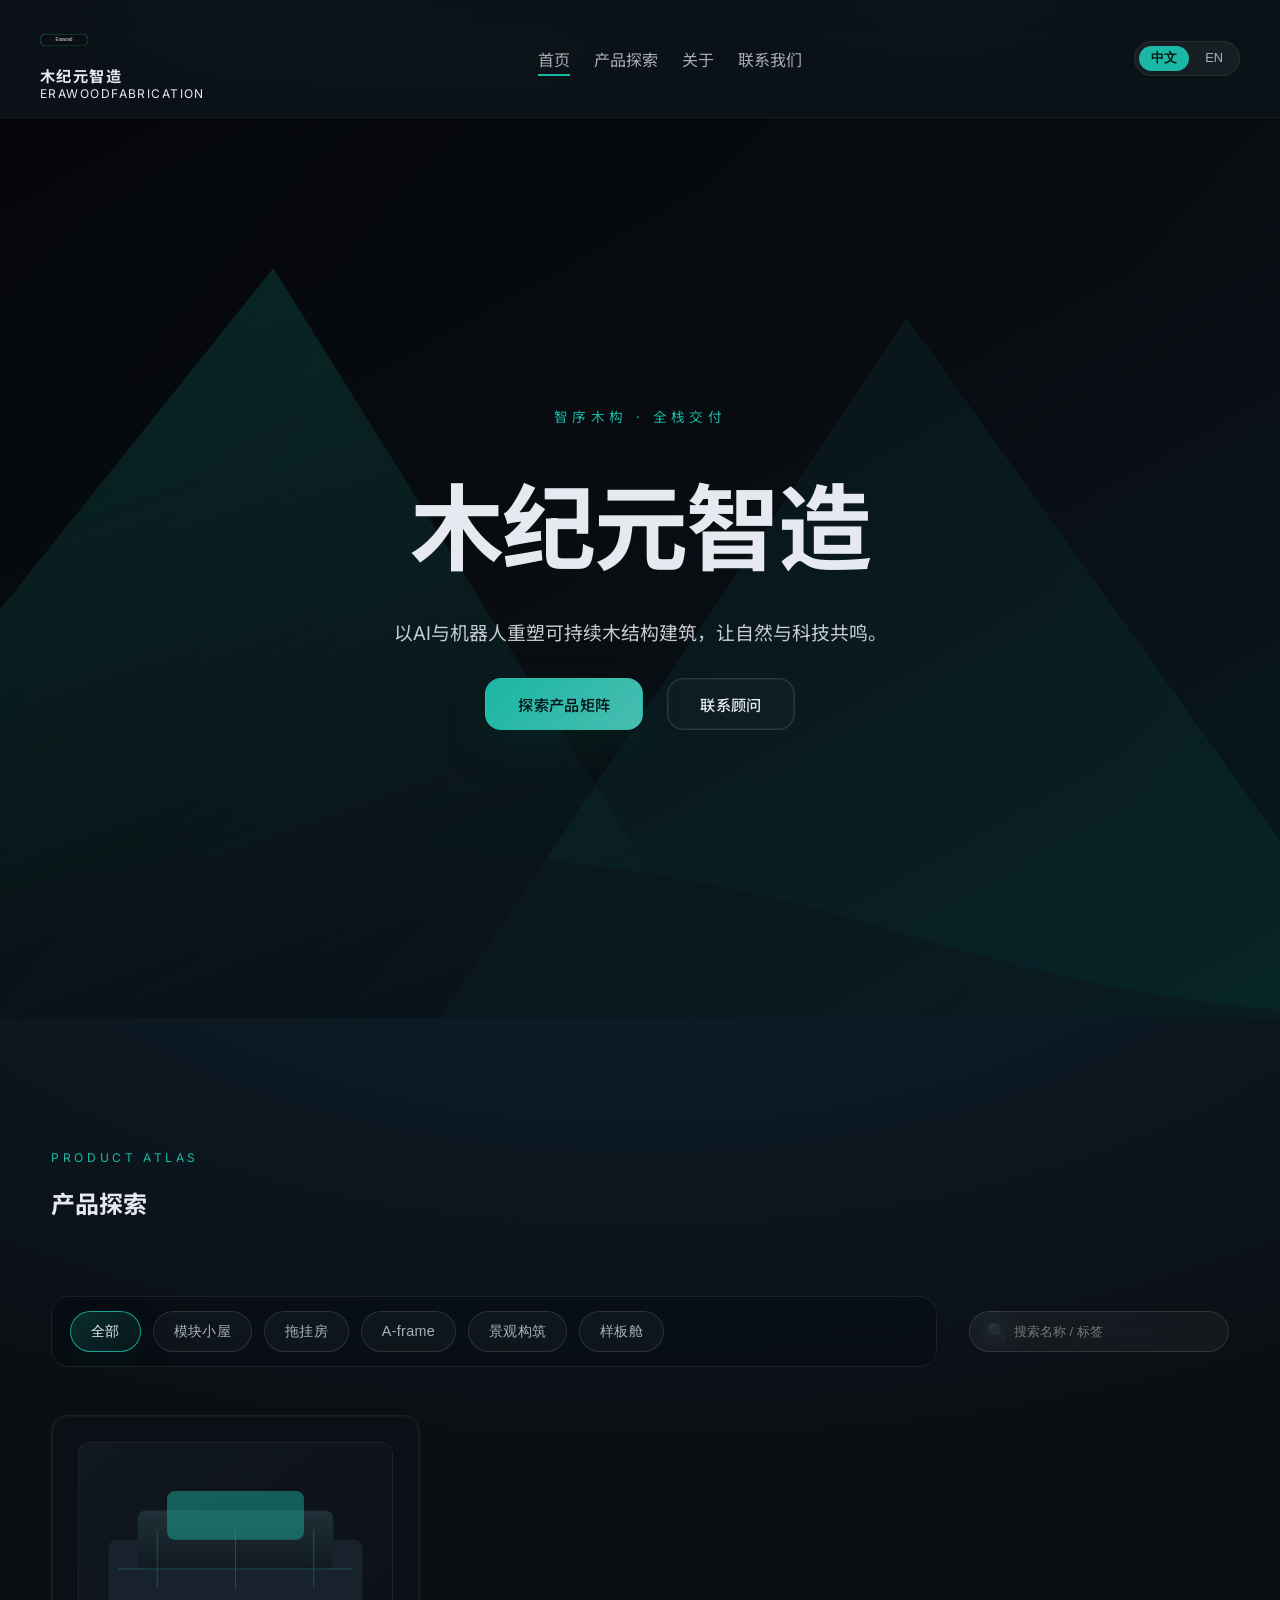
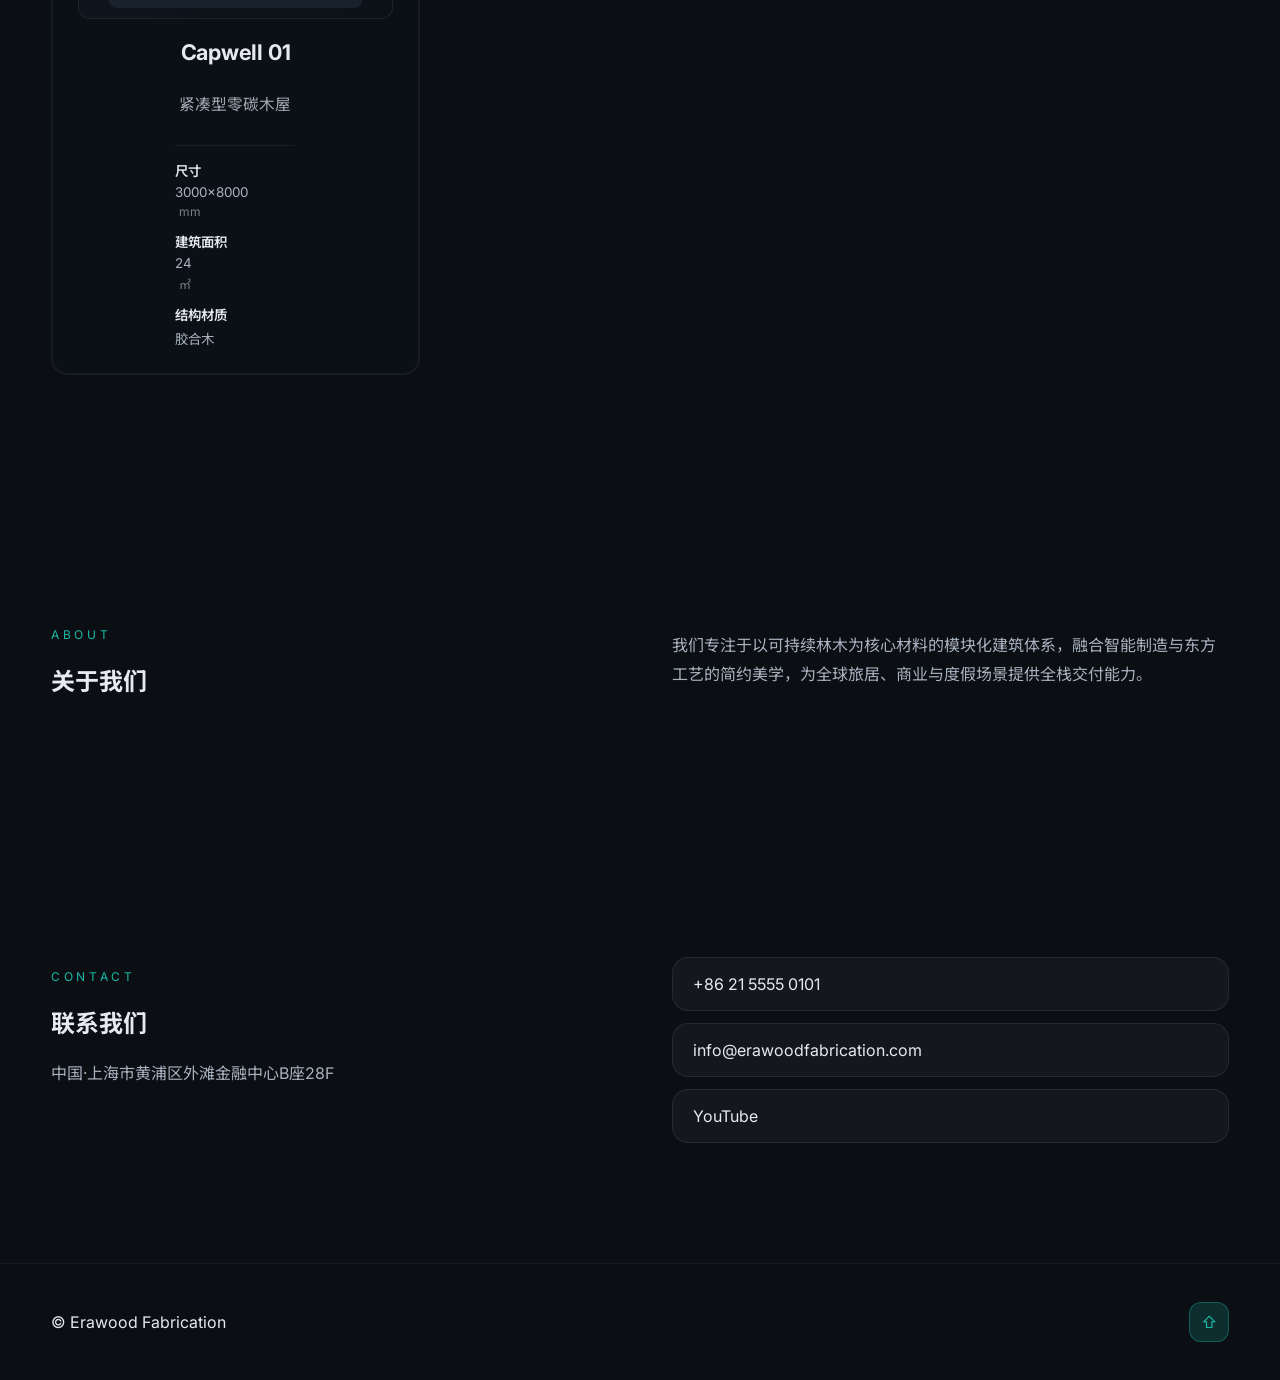
==== commit 8bc45cca: "Fix localization copy and gallery assets" ====
--- a/index.html
+++ b/index.html
@@ -202,6 +202,96 @@
         }
       };
 
+      function getLocalizedValue(source, lang) {
+        const locale = typeof lang === 'string' ? lang : 'zh';
+        if (source == null) return '';
+        if (typeof source === 'string' || typeof source === 'number') {
+          return String(source);
+        }
+        if (typeof source === 'object') {
+          if (typeof source[locale] === 'string' && source[locale].trim()) {
+            return source[locale];
+          }
+          if (locale.startsWith('zh') && typeof source.zh === 'string' && source.zh.trim()) {
+            return source.zh;
+          }
+          if (locale.startsWith('en') && typeof source.en === 'string' && source.en.trim()) {
+            return source.en;
+          }
+          const values = Object.values(source).filter((value) => typeof value === 'string' && value.trim());
+          if (values.length) return values[0];
+        }
+        return '';
+      }
+
+      function updateTextBlocks(site, lang) {
+        if (!site) return;
+        const locale = typeof lang === 'string' ? lang : 'zh';
+        const contact = site.contact || {};
+        const social = contact.social || {};
+
+        if (aboutContent) {
+          aboutContent.textContent = getLocalizedValue(site.about, locale);
+        }
+
+        if (contactAddress) {
+          const addressText = getLocalizedValue(contact.address, locale);
+          contactAddress.textContent = addressText;
+          contactAddress.hidden = !addressText;
+        }
+
+        if (contactPhone) {
+          const phoneText = getLocalizedValue(contact.phone, locale);
+          if (phoneText) {
+            contactPhone.textContent = phoneText;
+            const sanitized = phoneText.replace(/\s+/g, '');
+            contactPhone.href = `tel:${sanitized}`;
+            contactPhone.hidden = false;
+          } else {
+            contactPhone.textContent = '';
+            contactPhone.removeAttribute('href');
+            contactPhone.hidden = true;
+          }
+        }
+
+        if (contactEmail) {
+          const emailText = getLocalizedValue(contact.email, locale);
+          if (emailText) {
+            contactEmail.textContent = emailText;
+            contactEmail.href = `mailto:${emailText}`;
+            contactEmail.hidden = false;
+          } else {
+            contactEmail.textContent = '';
+            contactEmail.removeAttribute('href');
+            contactEmail.hidden = true;
+          }
+        }
+
+        if (contactYoutube) {
+          const youtube = social.youtube;
+          let youtubeUrl = '';
+          let youtubeLabel = '';
+          if (typeof youtube === 'string') {
+            youtubeUrl = youtube;
+          } else if (youtube && typeof youtube === 'object') {
+            youtubeUrl = youtube.url || youtube.href || getLocalizedValue(youtube, locale);
+            youtubeLabel = getLocalizedValue(youtube.label || youtube.title || youtube.text, locale);
+            if (!youtubeLabel) {
+              const fallback = getLocalizedValue(youtube, locale);
+              youtubeLabel = fallback;
+            }
+          }
+          contactYoutube.textContent = youtubeLabel || (locale.startsWith('zh') ? 'YouTube' : 'YouTube');
+          if (youtubeUrl) {
+            contactYoutube.href = youtubeUrl;
+            contactYoutube.hidden = false;
+          } else {
+            contactYoutube.removeAttribute('href');
+            contactYoutube.hidden = true;
+          }
+        }
+      }
+
       function guessMime(path = '') {
         const ext = path.split('.').pop().toLowerCase();
         const mapping = {
@@ -270,6 +360,7 @@
           heroImage.alt = alt || heroImage.alt;
         }
         updateBranding(site, detail);
+        updateTextBlocks(site, detail);
         initRouter.updateLabels(detail);
         initGallery.renderProducts();
       });
@@ -304,14 +395,7 @@
         heroOverlay.style.setProperty('--hero-overlay', heroMedia.overlay ?? 0.35);
         appEl.style.setProperty('--accent', site.theme?.accent || '#1BB9A5');
         appEl.style.setProperty('--bg-base', site.theme?.bg || '#0B0F14');
-        aboutContent.textContent = Store.getLanguage() === 'zh' ? site.about.zh : site.about.en;
-        contactAddress.textContent = site.contact.address;
-        contactPhone.textContent = site.contact.phone;
-        contactPhone.href = `tel:${site.contact.phone.replace(/\s+/g, '')}`;
-        contactEmail.textContent = site.contact.email;
-        contactEmail.href = `mailto:${site.contact.email}`;
-        contactYoutube.textContent = 'YouTube';
-        contactYoutube.href = site.contact.social.youtube;
+        updateTextBlocks(site, Store.getLanguage());
         footerText.textContent = site.footer;
         navLinks.forEach((link, index) => {
           if (site.nav[index]) {
@@ -326,6 +410,7 @@
         applyLanguageStrings(Store.getLanguage());
         const { site } = Store.getState();
         updateBranding(site, Store.getLanguage());
+        updateTextBlocks(site, Store.getLanguage());
         initRouter.start();
         initGallery.mount();
         heroMediaQuery.addEventListener('change', () => {
--- a/css/styles.css
+++ b/css/styles.css
@@ -478,7 +478,7 @@
 .product-thumb {
   position: relative;
   width: 100%;
-  aspect-ratio: 4 / 3;
+  aspect-ratio: 16 / 9;
   border-radius: calc(var(--radius-lg) * 0.75);
   overflow: hidden;
   background: rgba(14, 22, 28, 0.6);
@@ -805,6 +805,20 @@
   background: rgba(11, 15, 20, 0.9);
   backdrop-filter: blur(18px);
   border-bottom: 1px solid rgba(255, 255, 255, 0.08);
+}
+
+.admin-header-row {
+  display: flex;
+  align-items: center;
+  justify-content: space-between;
+  gap: 20px;
+  flex-wrap: wrap;
+}
+
+.admin-header-actions {
+  display: flex;
+  gap: 12px;
+  align-items: center;
 }
 
 .admin-save-banner {
@@ -830,6 +844,10 @@
   background: rgba(244, 96, 84, 0.24);
 }
 
+.admin-save-banner[data-variant='warning'] {
+  background: rgba(255, 188, 87, 0.24);
+}
+
 .admin-brand {
   display: flex;
   align-items: center;
@@ -1465,6 +1483,17 @@
   gap: 18px;
 }
 
+body[data-screen='mobile'] .admin-header-row {
+  flex-direction: column;
+  align-items: flex-start;
+  gap: 16px;
+}
+
+body[data-screen='mobile'] .admin-header-actions {
+  width: 100%;
+  justify-content: flex-start;
+}
+
 body[data-screen='mobile'] .admin-nav {
   gap: 12px;
   overflow-x: auto;
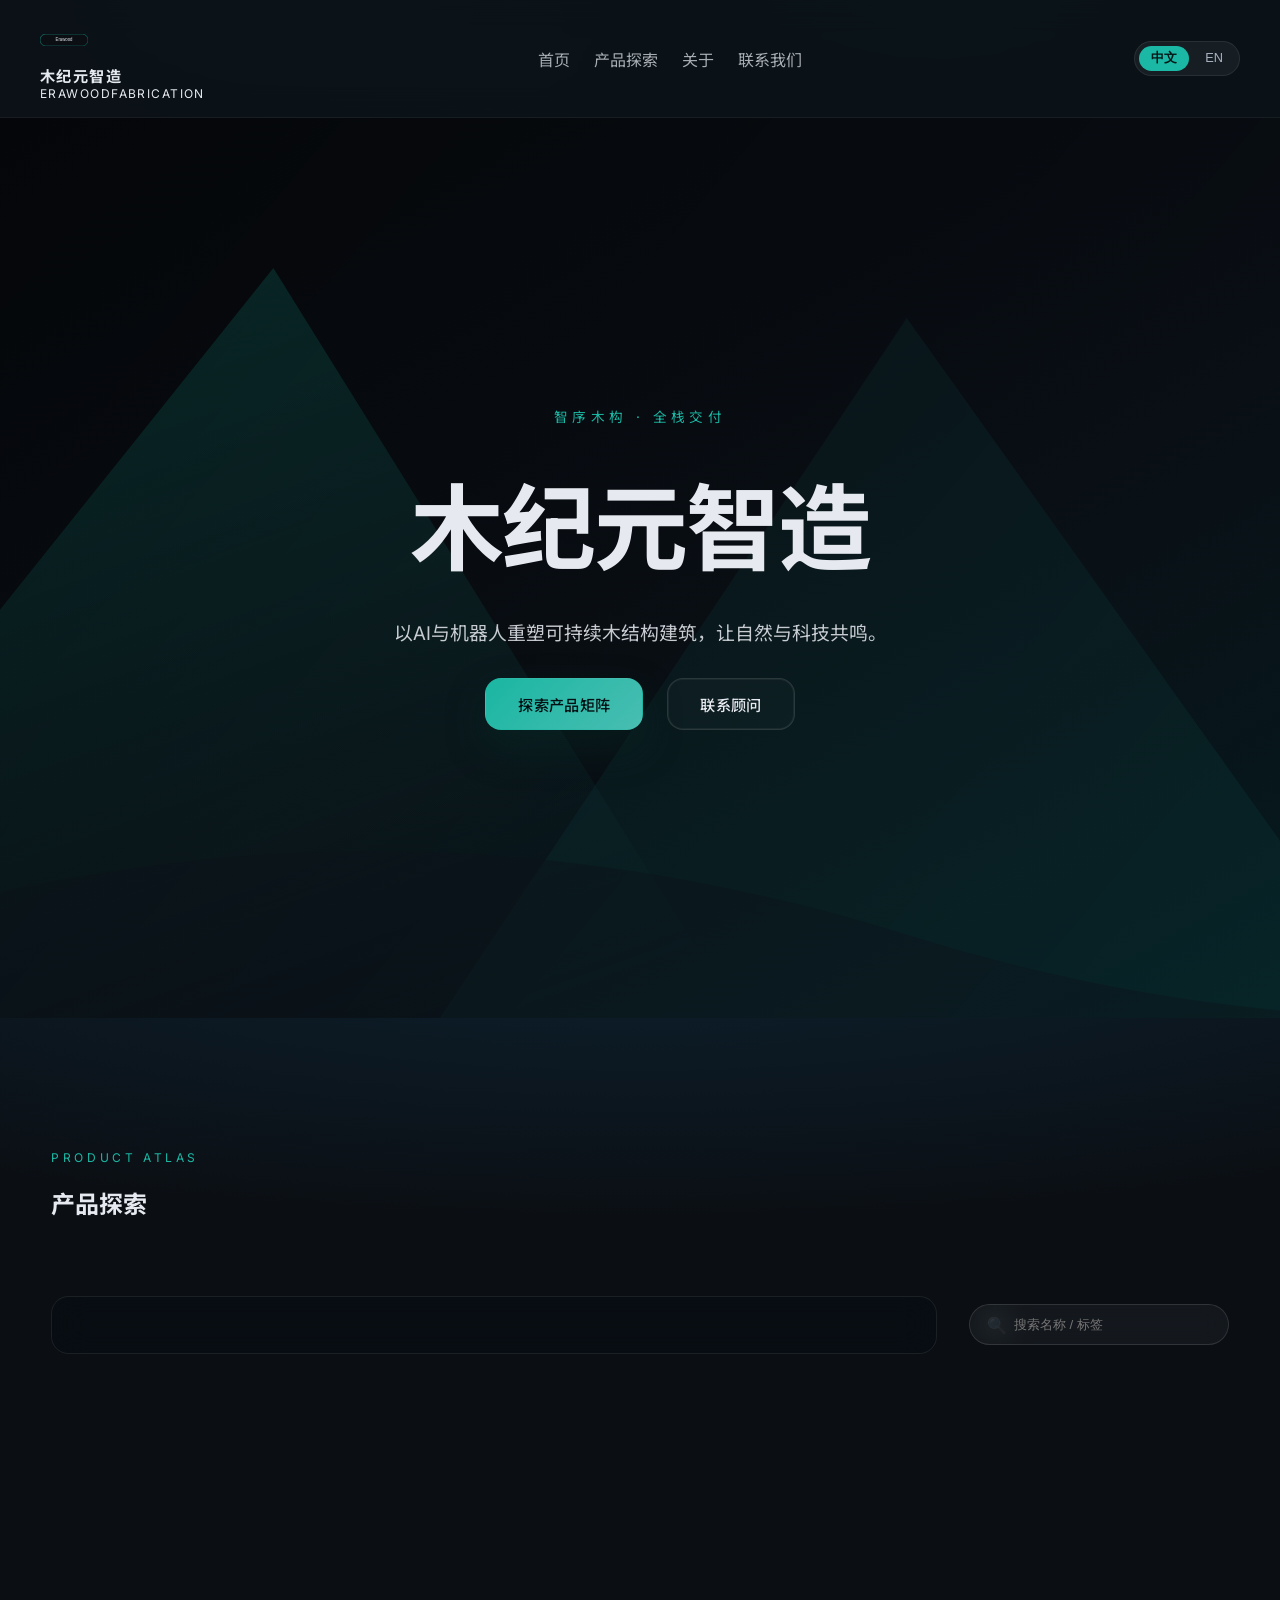
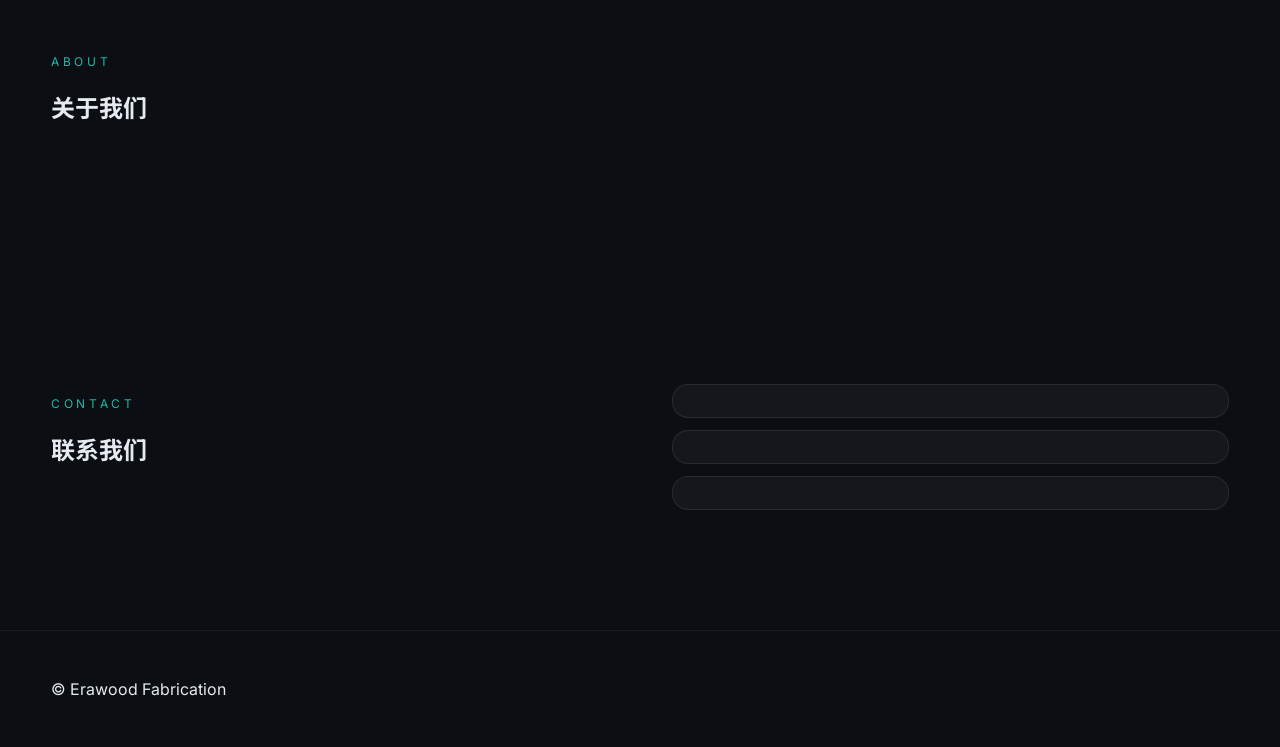
==== commit d98f82d5: "Refactor homepage bootstrap and rendering guards" ====
--- a/index.html
+++ b/index.html
@@ -140,297 +140,7 @@
       </div>
     </div>
 
-    <script type="module" src="js/store.js"></script>
-    <script type="module" src="js/router.js"></script>
-    <script type="module" src="js/gallery.js"></script>
-    <script type="module">
-      import { Store } from './js/store.js';
-      import { initRouter } from './js/router.js';
-      import { initGallery } from './js/gallery.js';
-
-      const appEl = document.getElementById('app');
-      const heroImage = document.getElementById('heroImage');
-      const heroSource = document.querySelector('.hero-media source');
-      const defaultHeroDesktop = heroImage.getAttribute('src');
-      const defaultHeroMobile = heroSource?.getAttribute('srcset') || defaultHeroDesktop;
-      const heroOverlay = document.querySelector('.hero-overlay');
-      const brandLogoEl = document.querySelector('.brand-logo');
-      const brandLink = document.querySelector('.brand-link');
-      const defaultLogo = brandLogoEl?.getAttribute('src') || 'assets/logo.svg';
-      const brandZhEl = document.querySelector('.brand-zh');
-      const brandEnEl = document.querySelector('.brand-en');
-      const aboutContent = document.getElementById('aboutContent');
-      const contactAddress = document.getElementById('contactAddress');
-      const contactPhone = document.getElementById('contactPhone');
-      const contactEmail = document.getElementById('contactEmail');
-      const contactYoutube = document.getElementById('contactYoutube');
-      const footerText = document.getElementById('footerText');
-      const langToggle = document.getElementById('langToggle');
-      const searchInput = document.getElementById('productSearch');
-      const productsToolbar = document.querySelector('.products-toolbar');
-      const navLinks = document.querySelectorAll('.primary-nav a');
-      const heroMediaQuery = window.matchMedia('(max-width: 767px)');
-
-      const langStrings = {
-        zh: {
-          hero: {
-            tag: '智序木构 · 全栈交付',
-            title: '木纪元智造',
-            subtitle: '以AI与机器人重塑可持续木结构建筑，让自然与科技共鸣。',
-            cta: '探索产品矩阵',
-            secondary: '联系顾问'
-          },
-          nav: { home: '首页', products: '产品探索', about: '关于', contact: '联系我们' },
-          products: { eyebrow: 'Product Atlas', title: '产品探索' },
-          filters: { label: '产品筛选', all: '全部' },
-          about: { eyebrow: 'About', title: '关于我们' },
-          contact: { eyebrow: 'Contact', title: '联系我们' }
-        },
-        en: {
-          hero: {
-            tag: 'Orchestrated Timber · Full-stack Delivery',
-            title: 'Erawood Fabrication',
-            subtitle: 'AI-directed timber engineering for regenerative destinations across the globe.',
-            cta: 'Discover Collection',
-            secondary: 'Talk to us'
-          },
-          nav: { home: 'Home', products: 'Products', about: 'About', contact: 'Contact' },
-          products: { eyebrow: 'Product Atlas', title: 'Product Exploration' },
-          filters: { label: 'Product filters', all: 'All' },
-          about: { eyebrow: 'About', title: 'About Us' },
-          contact: { eyebrow: 'Contact', title: 'Contact Us' }
-        }
-      };
-
-      function getLocalizedValue(source, lang) {
-        const locale = typeof lang === 'string' ? lang : 'zh';
-        if (source == null) return '';
-        if (typeof source === 'string' || typeof source === 'number') {
-          return String(source);
-        }
-        if (typeof source === 'object') {
-          if (typeof source[locale] === 'string' && source[locale].trim()) {
-            return source[locale];
-          }
-          if (locale.startsWith('zh') && typeof source.zh === 'string' && source.zh.trim()) {
-            return source.zh;
-          }
-          if (locale.startsWith('en') && typeof source.en === 'string' && source.en.trim()) {
-            return source.en;
-          }
-          const values = Object.values(source).filter((value) => typeof value === 'string' && value.trim());
-          if (values.length) return values[0];
-        }
-        return '';
-      }
-
-      function updateTextBlocks(site, lang) {
-        if (!site) return;
-        const locale = typeof lang === 'string' ? lang : 'zh';
-        const contact = site.contact || {};
-        const social = contact.social || {};
-
-        if (aboutContent) {
-          aboutContent.textContent = getLocalizedValue(site.about, locale);
-        }
-
-        if (contactAddress) {
-          const addressText = getLocalizedValue(contact.address, locale);
-          contactAddress.textContent = addressText;
-          contactAddress.hidden = !addressText;
-        }
-
-        if (contactPhone) {
-          const phoneText = getLocalizedValue(contact.phone, locale);
-          if (phoneText) {
-            contactPhone.textContent = phoneText;
-            const sanitized = phoneText.replace(/\s+/g, '');
-            contactPhone.href = `tel:${sanitized}`;
-            contactPhone.hidden = false;
-          } else {
-            contactPhone.textContent = '';
-            contactPhone.removeAttribute('href');
-            contactPhone.hidden = true;
-          }
-        }
-
-        if (contactEmail) {
-          const emailText = getLocalizedValue(contact.email, locale);
-          if (emailText) {
-            contactEmail.textContent = emailText;
-            contactEmail.href = `mailto:${emailText}`;
-            contactEmail.hidden = false;
-          } else {
-            contactEmail.textContent = '';
-            contactEmail.removeAttribute('href');
-            contactEmail.hidden = true;
-          }
-        }
-
-        if (contactYoutube) {
-          const youtube = social.youtube;
-          let youtubeUrl = '';
-          let youtubeLabel = '';
-          if (typeof youtube === 'string') {
-            youtubeUrl = youtube;
-          } else if (youtube && typeof youtube === 'object') {
-            youtubeUrl = youtube.url || youtube.href || getLocalizedValue(youtube, locale);
-            youtubeLabel = getLocalizedValue(youtube.label || youtube.title || youtube.text, locale);
-            if (!youtubeLabel) {
-              const fallback = getLocalizedValue(youtube, locale);
-              youtubeLabel = fallback;
-            }
-          }
-          contactYoutube.textContent = youtubeLabel || (locale.startsWith('zh') ? 'YouTube' : 'YouTube');
-          if (youtubeUrl) {
-            contactYoutube.href = youtubeUrl;
-            contactYoutube.hidden = false;
-          } else {
-            contactYoutube.removeAttribute('href');
-            contactYoutube.hidden = true;
-          }
-        }
-      }
-
-      function guessMime(path = '') {
-        const ext = path.split('.').pop().toLowerCase();
-        const mapping = {
-          svg: 'image/svg+xml',
-          png: 'image/png',
-          jpg: 'image/jpeg',
-          jpeg: 'image/jpeg',
-          webp: 'image/webp',
-          avif: 'image/avif'
-        };
-        return mapping[ext] || '';
-      }
-
-      function updateBranding(site, lang) {
-        if (!site) return;
-        const label = lang === 'zh' ? site.brandZh : site.brandEn || site.brandZh || 'Erawood Fabrication';
-        if (brandLogoEl) {
-          brandLogoEl.src = site.logo || defaultLogo;
-          brandLogoEl.alt = label;
-        }
-        if (brandLink) {
-          brandLink.setAttribute('aria-label', label);
-        }
-      }
-
-      function applyLanguageStrings(lang) {
-        const strings = langStrings[lang];
-        document.documentElement.lang = lang === 'zh' ? 'zh-CN' : 'en';
-        document.querySelectorAll('[data-i18n]').forEach((node) => {
-          const path = node.getAttribute('data-i18n').split('.');
-          let value = strings;
-          for (const key of path) {
-            if (value && key in value) {
-              value = value[key];
-            }
-          }
-          if (typeof value === 'string') {
-            node.textContent = value;
-          }
-        });
-        document.querySelectorAll('[data-i18n-placeholder-zh]').forEach((input) => {
-          input.placeholder = lang === 'zh' ? input.dataset.i18nPlaceholderZh : input.dataset.i18nPlaceholderEn;
-        });
-        if (productsToolbar) {
-          productsToolbar.setAttribute('aria-label', strings.filters.label);
-        }
-        langToggle.querySelectorAll('span').forEach((span) => {
-          span.classList.toggle('active', span.dataset.lang === lang);
-        });
-      }
-
-      langToggle.addEventListener('click', () => {
-        const next = Store.getLanguage() === 'zh' ? 'en' : 'zh';
-        Store.setLanguage(next);
-      });
-
-      searchInput.addEventListener('input', (event) => {
-        Store.setSearch(event.target.value.trim());
-      });
-
-      Store.on('languagechange', ({ detail }) => {
-        applyLanguageStrings(detail);
-        const { site } = Store.getState();
-        if (site?.hero) {
-          const alt = detail === 'zh' ? site.hero.alt?.zh : site.hero.alt?.en;
-          heroImage.alt = alt || heroImage.alt;
-        }
-        updateBranding(site, detail);
-        updateTextBlocks(site, detail);
-        initRouter.updateLabels(detail);
-        initGallery.renderProducts();
-      });
-
-      Store.on('filterchange', ({ detail }) => {
-        if (searchInput !== document.activeElement) {
-          searchInput.value = detail.search || '';
-        }
-      });
-
-      Store.on('datachange', () => {
-        const { site } = Store.getState();
-        if (!site) return;
-        brandZhEl.textContent = site.brandZh;
-        brandEnEl.textContent = site.brandEn;
-        updateBranding(site, Store.getLanguage());
-        const heroMedia = site.hero || {};
-        const heroDesktop = heroMedia.image || defaultHeroDesktop;
-        const heroMobile = heroMedia.mobileImage || defaultHeroMobile;
-        if (heroSource) {
-          heroSource.srcset = heroMobile || '';
-          const type = guessMime(heroMobile);
-          if (type) {
-            heroSource.type = type;
-          } else {
-            heroSource.removeAttribute('type');
-          }
-        }
-        heroImage.src = heroMediaQuery.matches ? heroMobile : heroDesktop;
-        const altText = Store.getLanguage() === 'zh' ? heroMedia.alt?.zh : heroMedia.alt?.en;
-        heroImage.alt = altText || 'Erawood Fabrication hero';
-        heroOverlay.style.setProperty('--hero-overlay', heroMedia.overlay ?? 0.35);
-        appEl.style.setProperty('--accent', site.theme?.accent || '#1BB9A5');
-        appEl.style.setProperty('--bg-base', site.theme?.bg || '#0B0F14');
-        updateTextBlocks(site, Store.getLanguage());
-        footerText.textContent = site.footer;
-        navLinks.forEach((link, index) => {
-          if (site.nav[index]) {
-            link.textContent = site.nav[index];
-          }
-        });
-        initGallery.renderFilters();
-        initGallery.renderProducts(true);
-      });
-
-      Store.load().then(() => {
-        applyLanguageStrings(Store.getLanguage());
-        const { site } = Store.getState();
-        updateBranding(site, Store.getLanguage());
-        updateTextBlocks(site, Store.getLanguage());
-        initRouter.start();
-        initGallery.mount();
-        heroMediaQuery.addEventListener('change', () => {
-          const { site } = Store.getState();
-          if (!site) return;
-          const heroDesktopNext = site.hero.image || defaultHeroDesktop;
-          const heroMobileNext = site.hero.mobileImage || defaultHeroMobile;
-          if (heroSource) {
-            heroSource.srcset = heroMobileNext || '';
-            const type = guessMime(heroMobileNext);
-            if (type) {
-              heroSource.type = type;
-            } else {
-              heroSource.removeAttribute('type');
-            }
-          }
-          heroImage.src = heroMediaQuery.matches ? heroMobileNext : heroDesktopNext;
-        });
-      }).catch((error) => console.error('数据加载失败', error));
-    </script>
+    <script type="module" src="js/app.js" defer></script>
     <script type="module" src="js/admin.js"></script>
   </body>
 </html>
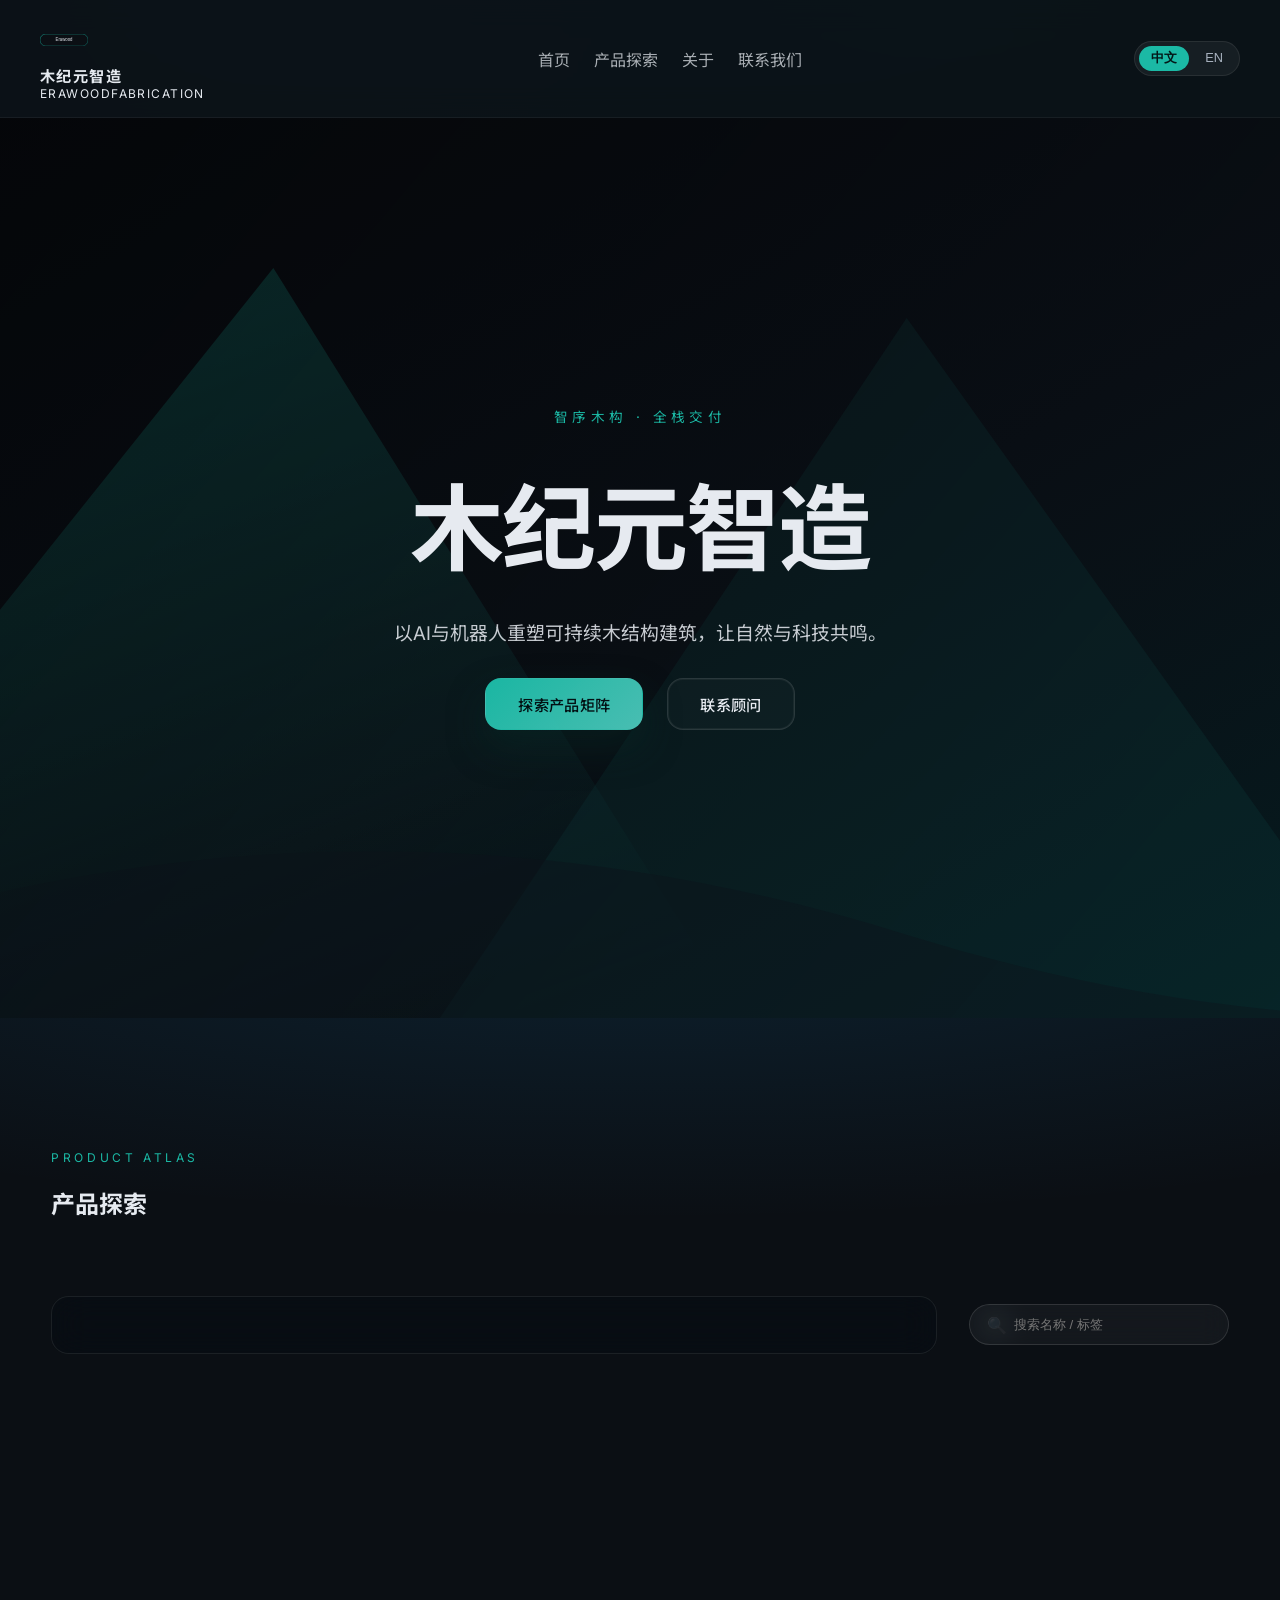
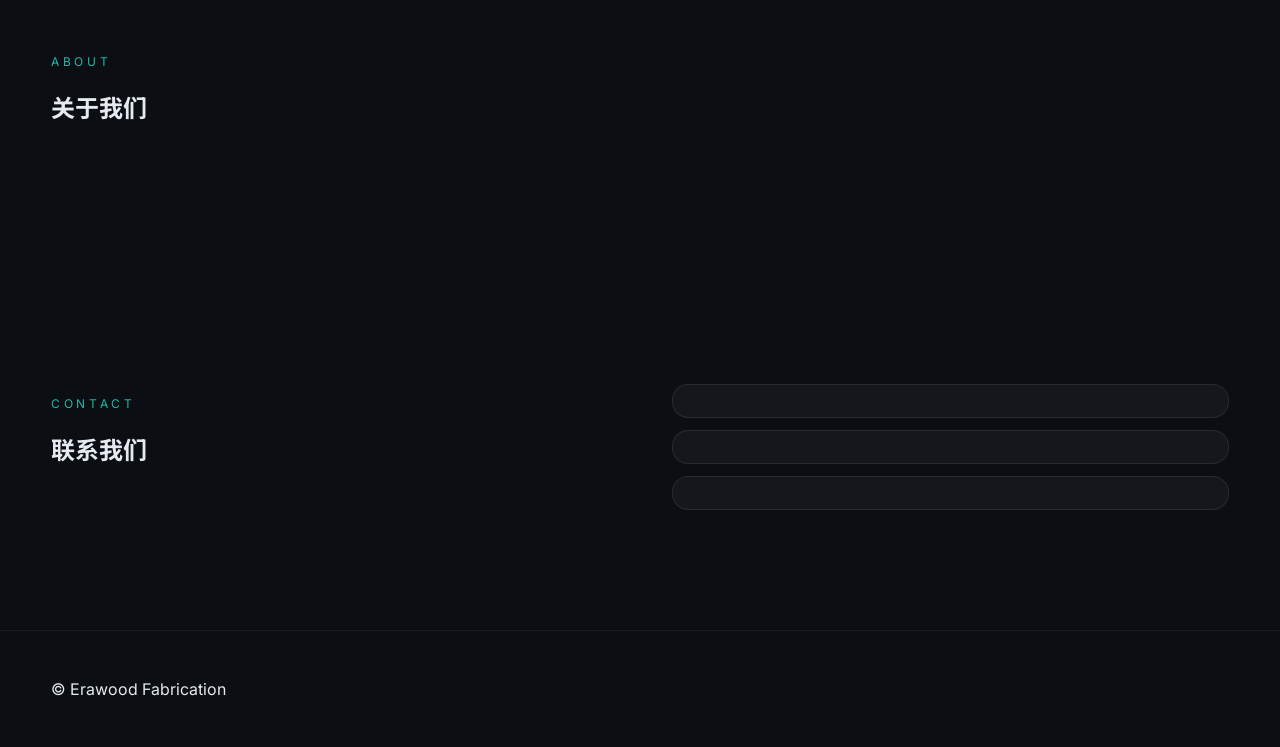
==== commit cfaf01b7: "Guard public renderers against reentry loops" ====
--- a/index.html
+++ b/index.html
@@ -141,6 +141,5 @@
     </div>
 
     <script type="module" src="js/app.js" defer></script>
-    <script type="module" src="js/admin.js"></script>
   </body>
 </html>
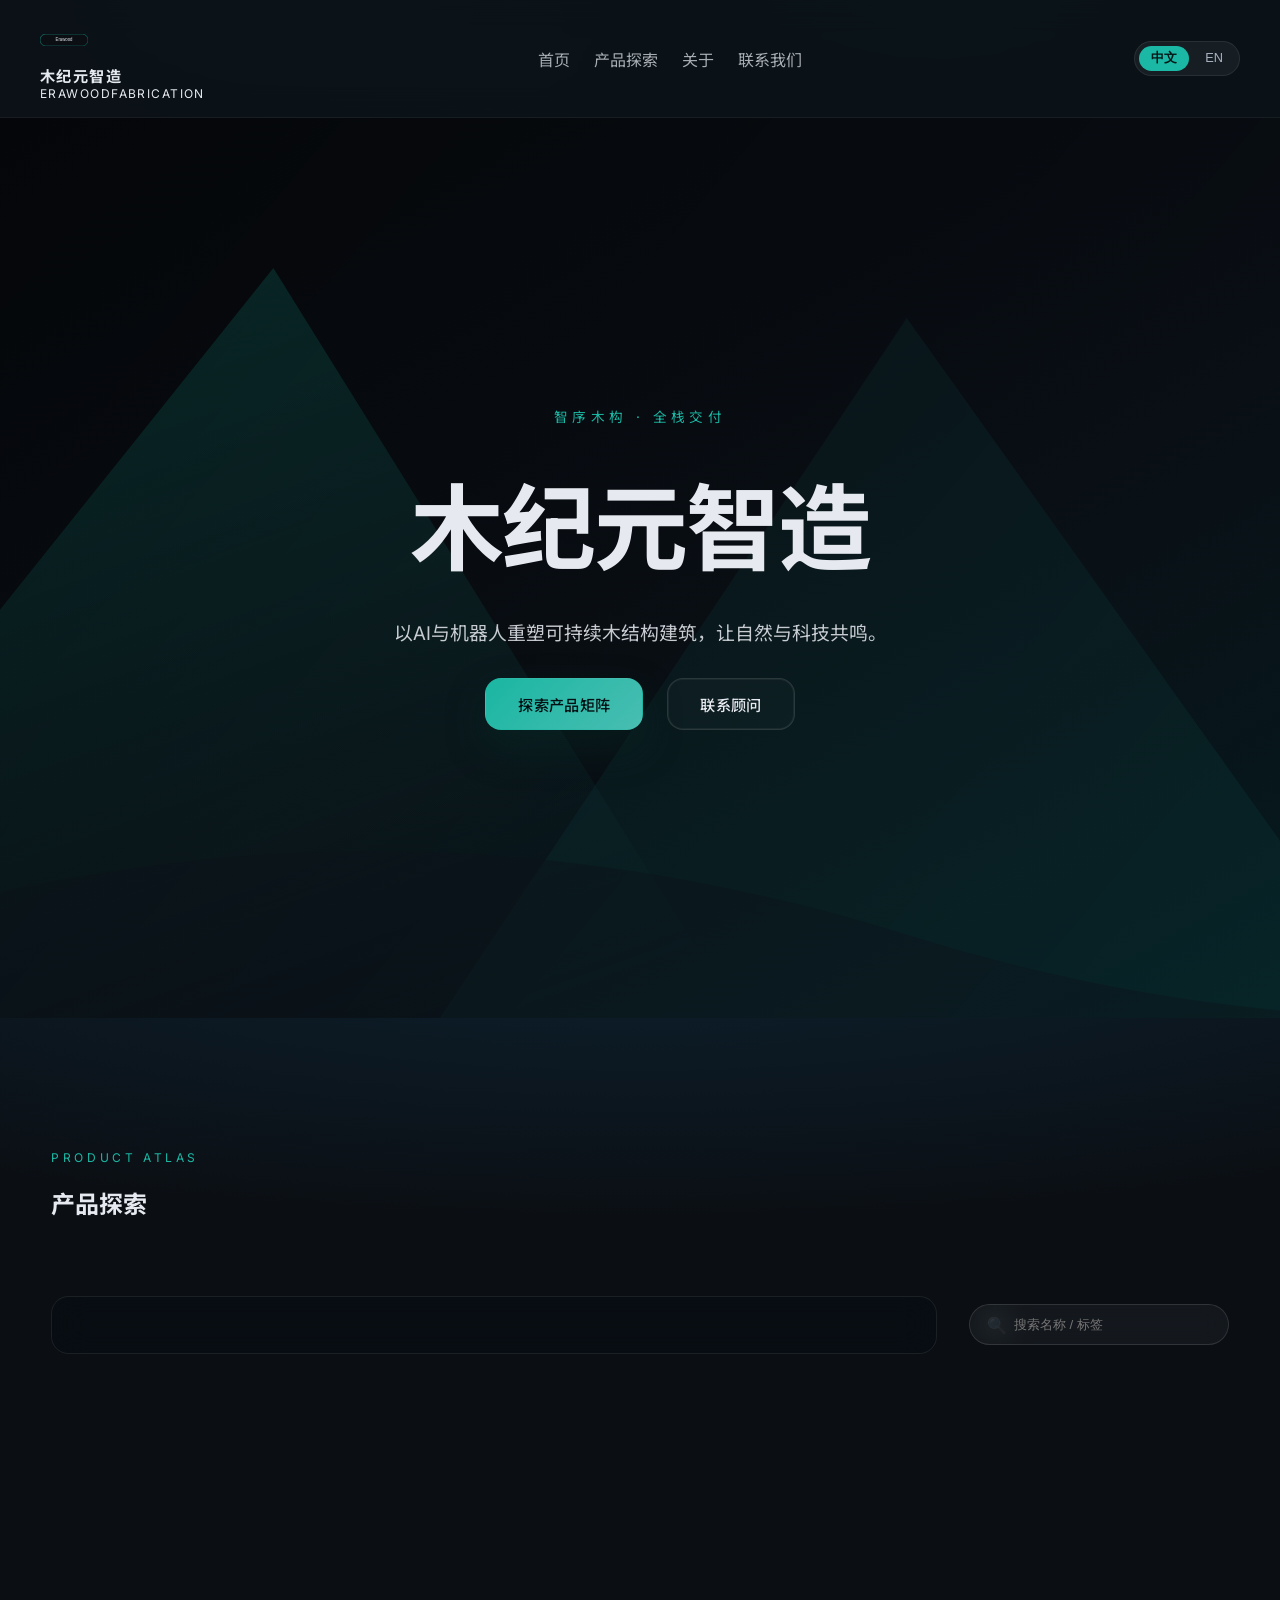
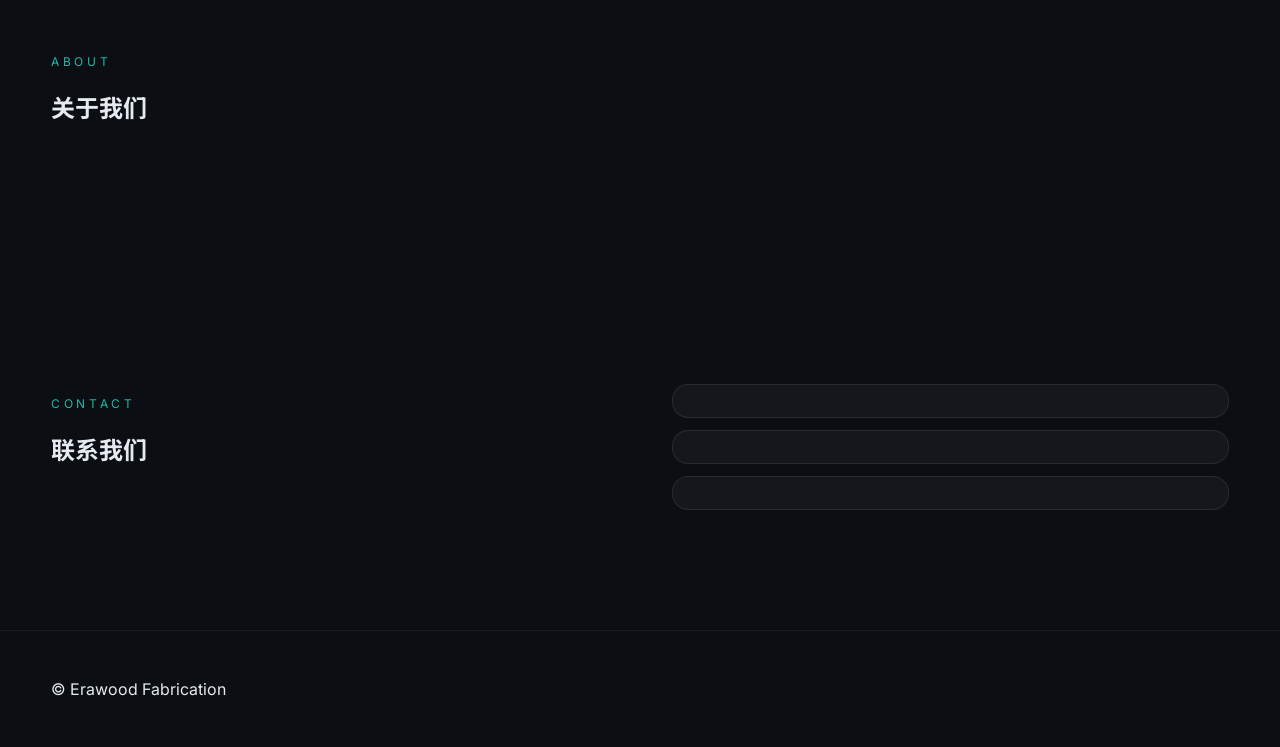
==== commit 844d2d3f: "Add admin publisher with auto logout export" ====
--- a/index.html
+++ b/index.html
@@ -140,6 +140,7 @@
       </div>
     </div>
 
+    <script type="module" src="js/store.js" defer></script>
     <script type="module" src="js/app.js" defer></script>
   </body>
 </html>
--- a/css/styles.css
+++ b/css/styles.css
@@ -1210,6 +1210,56 @@
   resize: vertical;
 }
 
+.publish-settings {
+  border: 1px solid rgba(255, 255, 255, 0.08);
+  border-radius: 16px;
+  padding: 18px;
+  background: rgba(17, 24, 33, 0.6);
+  display: flex;
+  flex-direction: column;
+  gap: 12px;
+}
+
+.publish-settings legend {
+  font-size: 0.9rem;
+  font-weight: 600;
+  color: var(--text-primary);
+  margin-bottom: 4px;
+}
+
+.publish-settings .publish-option {
+  display: flex;
+  align-items: center;
+  gap: 8px;
+  font-size: 0.92rem;
+  color: var(--text-secondary);
+}
+
+.publish-settings .publish-option input[type='radio'] {
+  accent-color: var(--accent);
+}
+
+.publish-settings .publish-row {
+  display: flex;
+  flex-wrap: wrap;
+  gap: 12px;
+  align-items: center;
+}
+
+.publish-settings #publishPutUrl {
+  width: 100%;
+  padding: 12px 16px;
+  border-radius: 14px;
+  border: 1px solid rgba(255, 255, 255, 0.12);
+  background: rgba(255, 255, 255, 0.05);
+  color: var(--text-primary);
+}
+
+.publish-settings #publishPutUrl:focus {
+  border-color: rgba(27, 185, 165, 0.6);
+  background: rgba(27, 185, 165, 0.08);
+}
+
 .form-field--full {
   grid-column: 1 / -1;
 }
